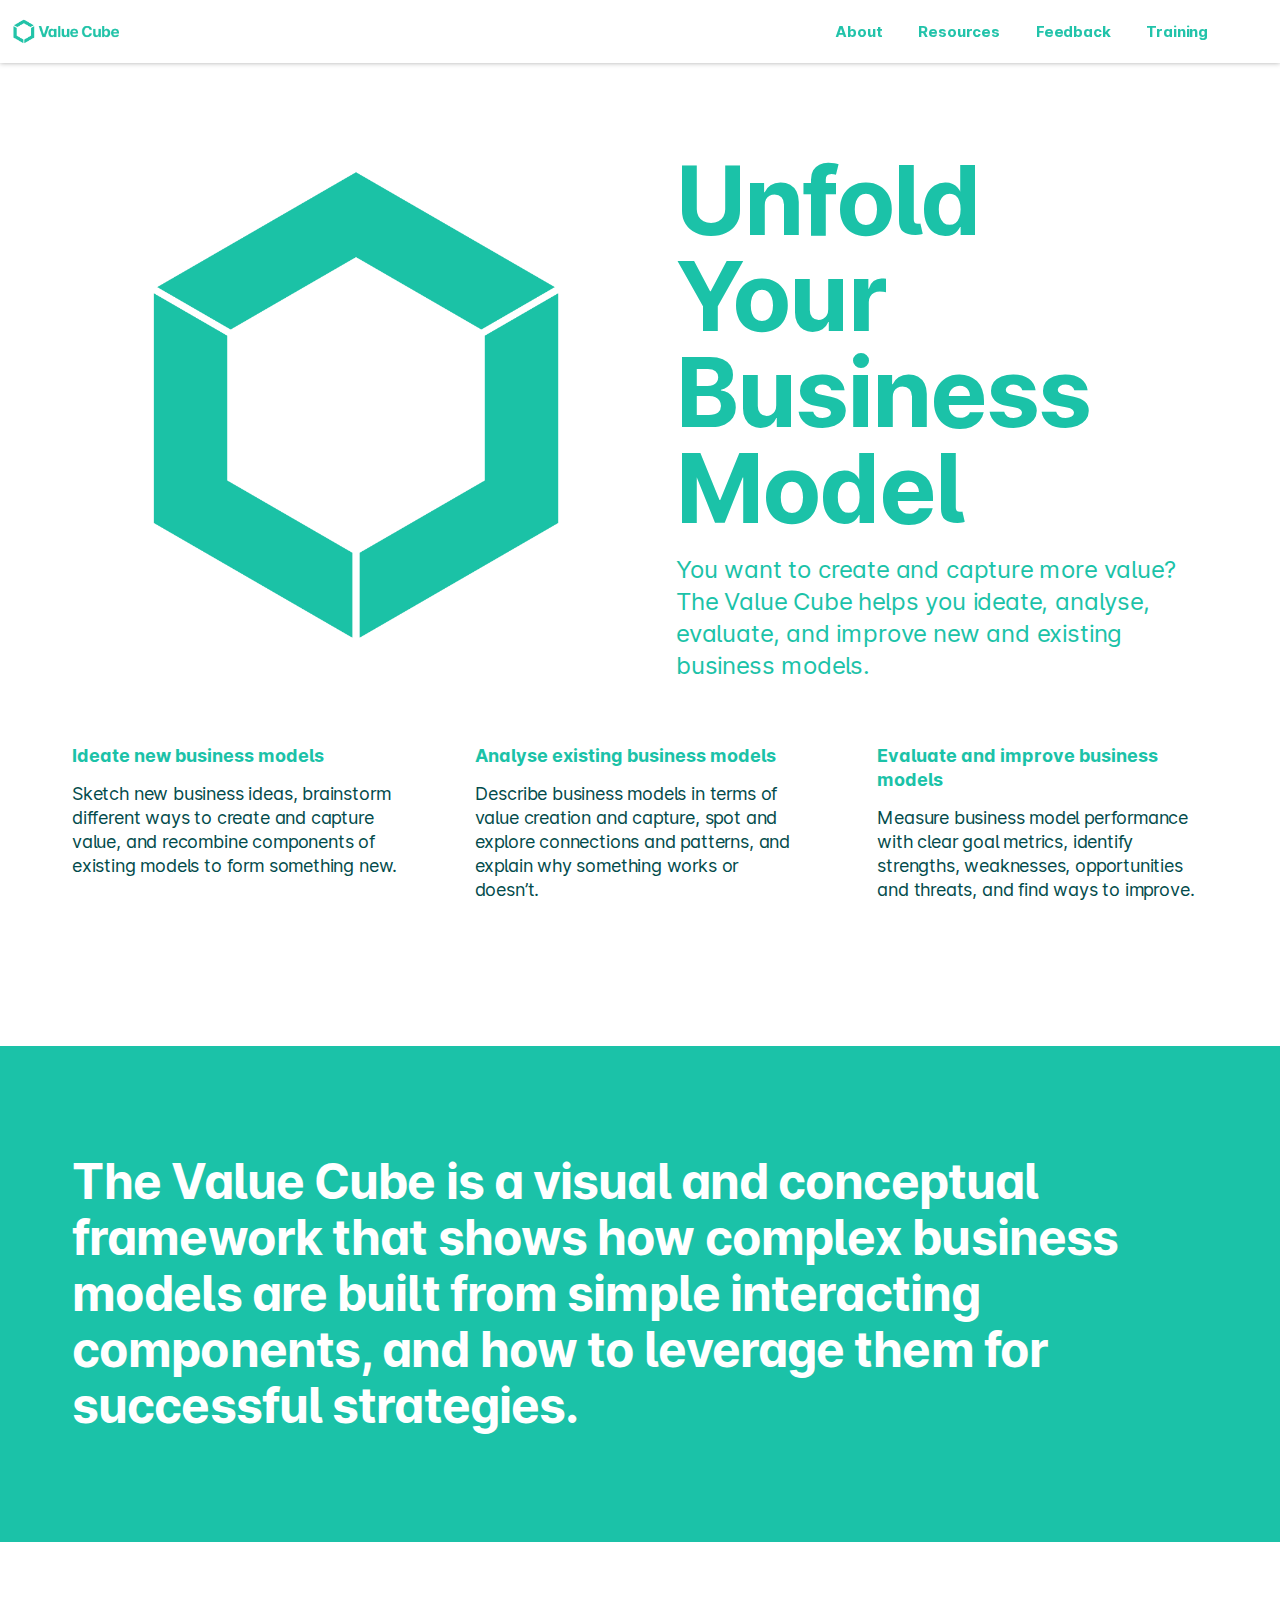
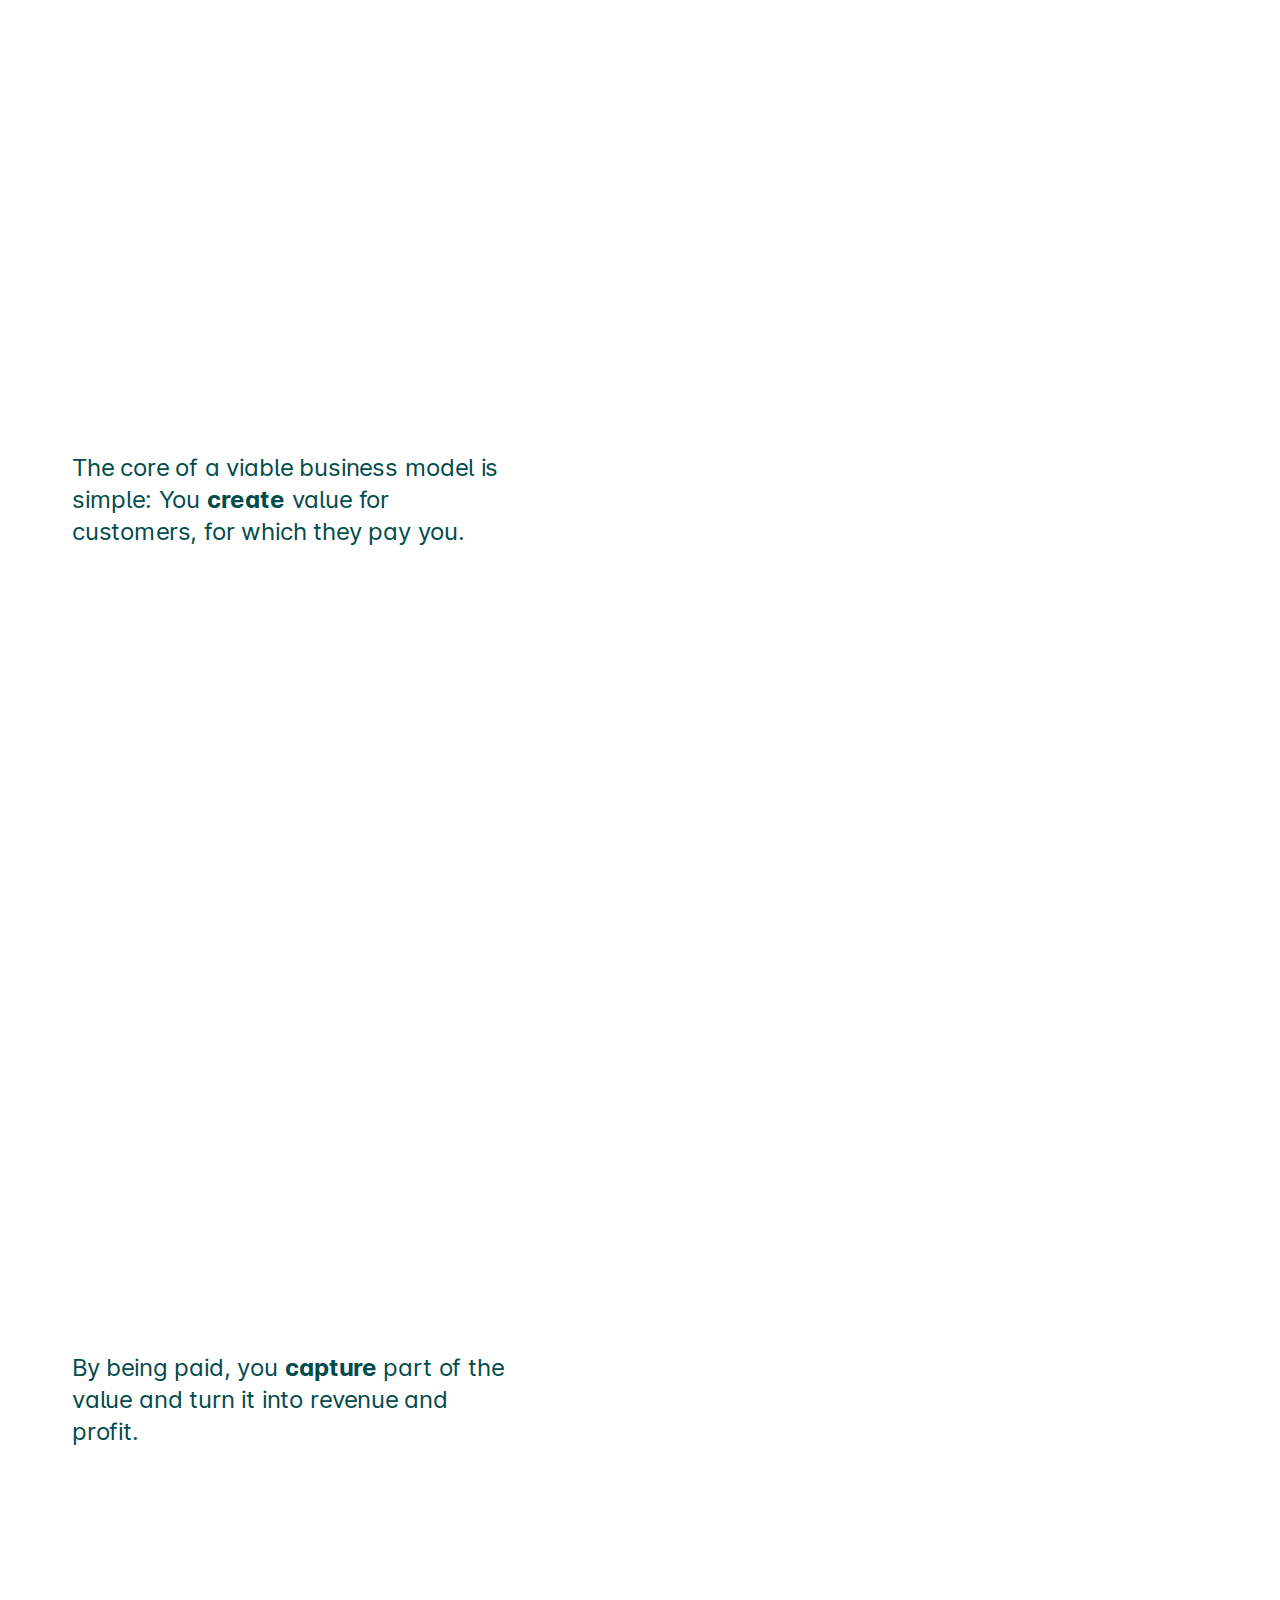
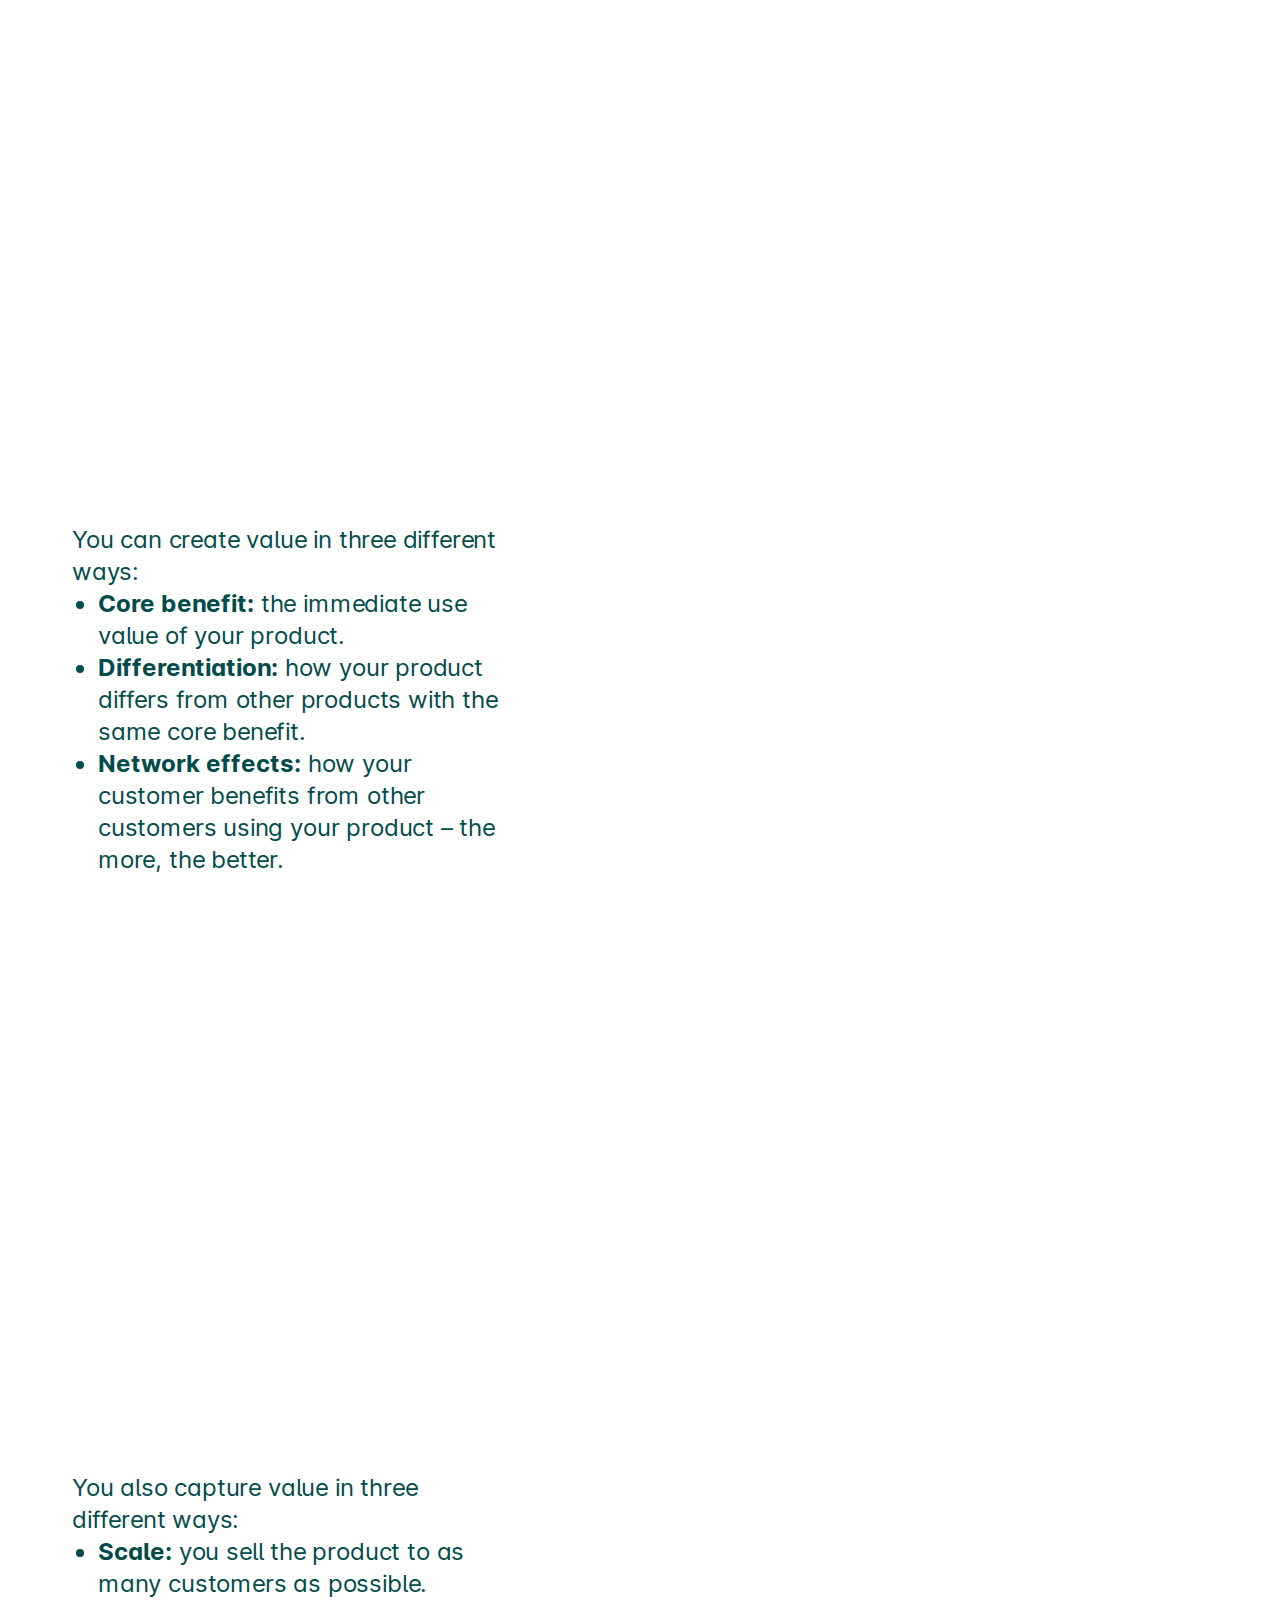
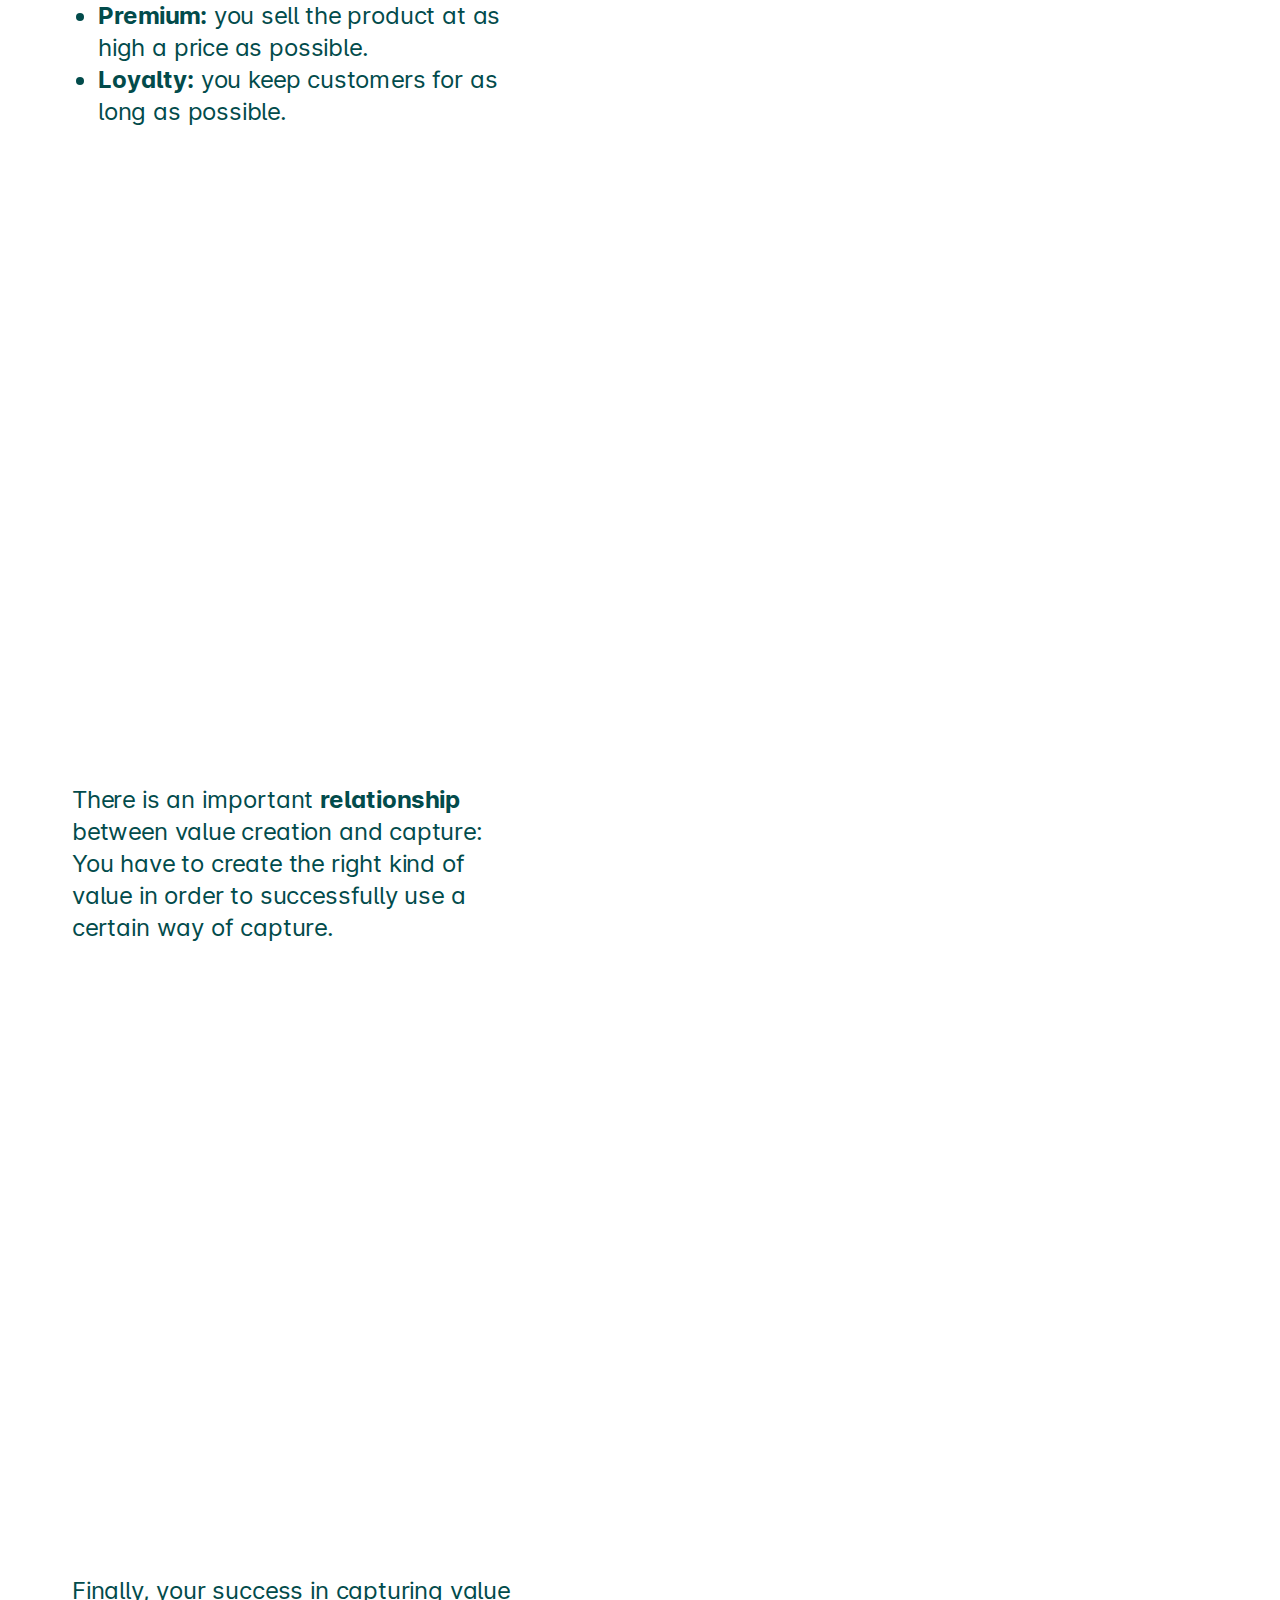
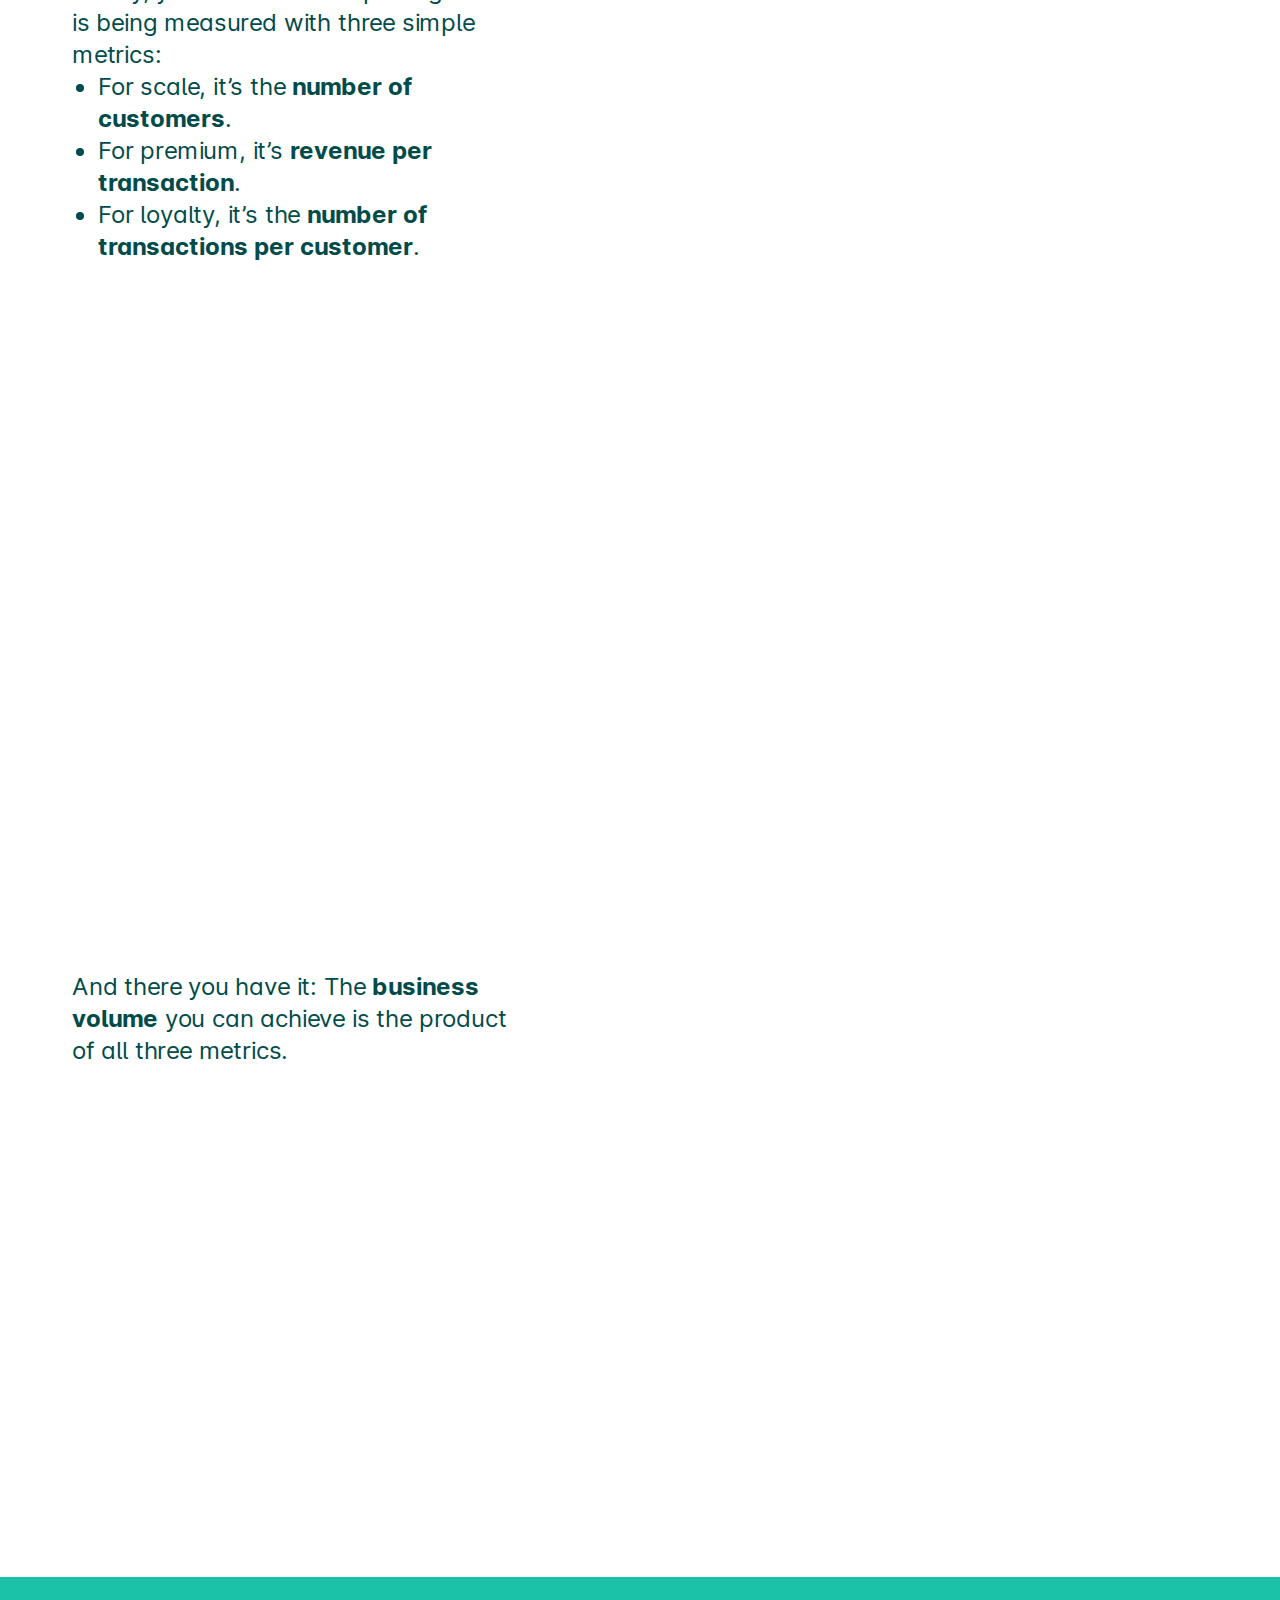
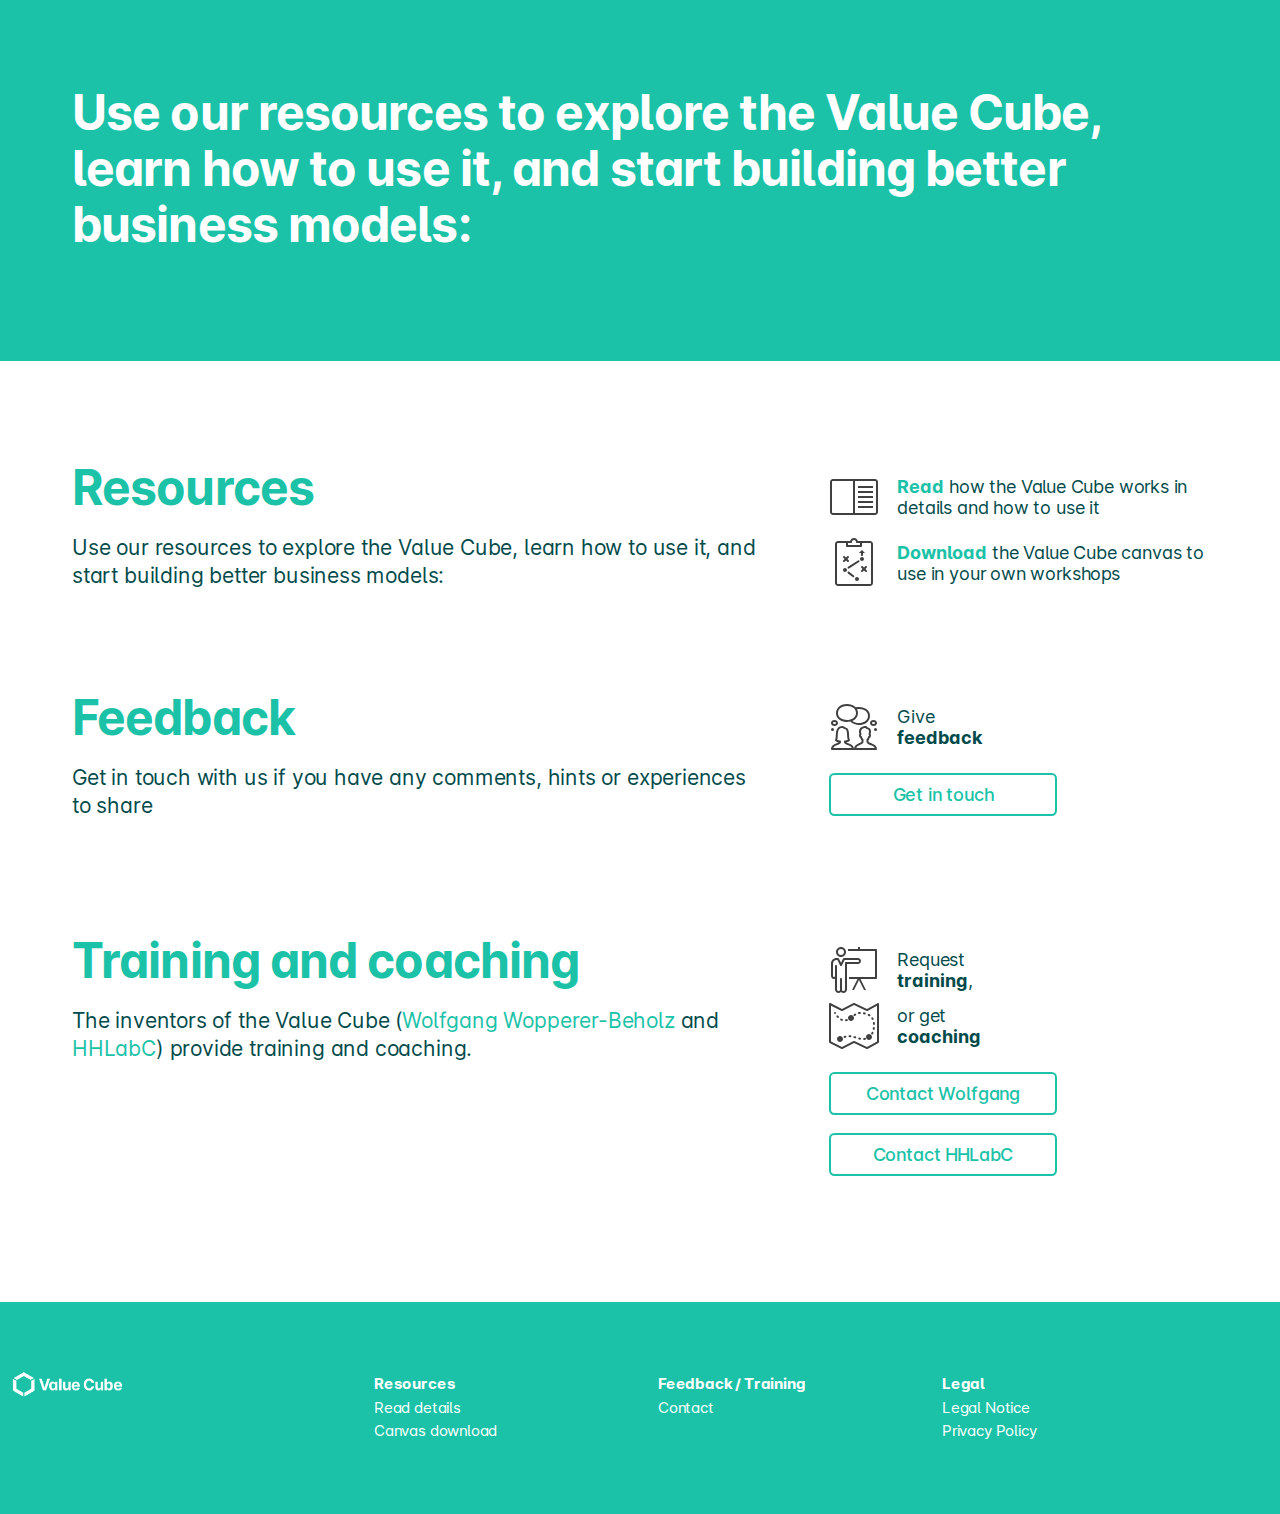
==== index.html @ 3c3c0b51 "Remove background image from hero section after scroll animation" ====
<!DOCTYPE html>
<html lang="en">
  <head>
    <meta charset="utf-8">
    <meta http-equiv="X-UA-Compatible" content="ie=edge,chrome=1">
    <meta name="viewport" content="width=device-width, initial-scale=1, shrink-to-fit=no">
    <!--
    <base href="/">
    -->
    <title>The Value Cube</title>

    <meta name="author" content="Wolfgang Wopperer-Beholz">
    <meta name="description" content="The Value Cube is a visual and conceptual framework that helps ideate, analyse, and evaluate new and existing business models.">

    <meta property="og:site_name" content="The Value Cube" />
    <meta property="og:type" content="website" />
    <meta property="og:title" content="The Value Cube" />
    <!-- TODO -->
    <meta property="og:description" content="The Value Cube is a visual and conceptual framework that helps ideate, analyse, and evaluate new and existing business models." />
    <meta property="og:image" content="media/worksheet-bg-share.jpg" />
    <meta property="og:url" content="https://stefan-hhlab.github.io/website-test/" />

    <meta name="twitter:card" content="summary" />
    <meta name="twitter:title" content="The Value Cube" />
    <!-- TODO -->
    <meta name="twitter:description" content="The Value Cube is a visual and conceptual framework that helps ideate, analyse, and evaluate new and existing business models." />
    <meta name="twitter:image" content="media/worksheet-bg-share.jpg" />
    <meta name="twitter:url" content="https://stefan-hhlab.github.io/website-test/" />

    <!-- TODO -->
    <!--
    <script type="application/ld+json">
      {
          "@context": "https://schema.org",
          "@type": "WebSite",
          "publisher": {
              "@type": "Organization",
              "name": "The Value Cube",
              "logo": {
                  "@type": "ImageObject",
                  "url": "https://stefan-hhlab.github.io/website-test/favicon.ico",
                  "width": 144,
                  "height": 144
              }
          },
          "url": "https://stefan-hhlab.github.io/website-test/",
          "mainEntityOfPage": {
              "@type": "WebPage",
              "@id": "https://stefan-hhlab.github.io/website-test/"
          },
          "description": "The Value Cube is a visual and conceptual framework that helps ideate, analyse, and evaluate new and existing business models."
      }
    </script>
    -->

    <link rel="apple-touch-icon" sizes="180x180" href="media/favicon/apple-touch-icon.png" />
    <link rel="icon" type="image/png" sizes="32x32" href="media/favicon/favicon-32x32.png" />
    <link rel="icon" type="image/png" sizes="16x16" href="media/favicon/favicon-16x16.png" />
    <link rel="shortcut icon" href="media/favicon/favicon.ico" />

    <link rel="stylesheet" href="css/styles.css"/>
    <script src="js/headroom.min.js"></script>
    <script src="js/aos.js"></script>
    <script src="js/main.js"></script>
  </head>
  <body>

    <header class="block block-pf-navigation">
      <div class="container">
        <div class="block-pf-navigation--logo">
          <a href="/">
            <img src="media/Logo small.png" alt="Value Cube logo">
          </a>
        </div>
        <nav class="block-pf-navigation--nav">
          <ul>
            <!--
            <li class="nav-item  menu-item-">
              <a href="#intro" title="Go to Intro">Intro</a>
            </li>
            -->

            <li class="nav-item  menu-item-">
              <a href="#about" title="Go to About">About</a>
            </li>

            <li class="nav-item  menu-item-">
              <a href="#resources" title="Go to Resources">Resources</a>
            </li>

            <li class="nav-item  menu-item-">
              <a href="#feedback" title="Go to Feedback">Feedback</a>
            </li>

            <li class="nav-item  menu-item-">
              <a href="#training" title="Go to Training">Training</a>
            </li>
          </ul>
        </nav>
      </div>
    </header>


    <section class="block block-hero-2" id="intro">
      <div class="container">
        <div class="columns">
          <div class="column media">
            <img src="media/Logo.png">
          </div>
          <div class="column text">
            <h1>Unfold Your Business Model</h1>
            <p>You want to create and capture more value? The Value Cube helps you ideate, analyse, evaluate, and improve new and existing business models.</p>
          </div>
        </div>
      </div>
    </section>

    <section class="block block-three-column-1">
      <div class="container">
        <div class="columns">
          <div class="column">
            <h3>Ideate new business models</h3>
            <p>Sketch new business ideas, brainstorm different ways to create and capture value, and recombine components of existing models to form something new.</p>
          </div>
          <div class="column">
            <h3>Analyse existing business models</h3>
            <p>Describe business models in terms of value creation and capture, spot and explore connections and patterns, and explain why something works or doesn’t.</p>
          </div>
          <div class="column">
            <h3>Evaluate and improve business models</h3>
            <p>Measure business model performance with clear goal metrics, identify strengths, weaknesses, opportunities and threats, and find ways to improve.</p>
          </div>
        </div>
      </div>
    </section>

    <!-- TODO -->
    <!--
    <section class="block block-hero-1" id="about" style="background-image: url('media/worksheet-bg.jpg')">
    -->
    <section class="block block-hero-1" id="about">
      <div class="container">
        <h2>The Value Cube is a visual and conceptual framework that shows how complex business models are built from simple interacting components, and how to leverage them for successful strategies.</h2>
      </div>
    </section>

<section class="block pf-animation">
  <div class="container">
    <div class="pf-animation__media">
      <!-- TODO -->
      <img src="" class="default-image">

      <img src="media/Cube - Creation.png" data-aos-anchor="#step-1" data-aos="fade-in" data-aos-offset="0" data-aos-anchor-placement="center-bottom">

      <img src="media/Cube - Capture and Creation.png" data-aos-anchor="#step-2" data-aos="fade-in" data-aos-offset="0" data-aos-anchor-placement="center-bottom">

      <img src="media/Cube - Modes.png" data-aos-anchor="#step-3" data-aos="fade-in" data-aos-offset="0" data-aos-anchor-placement="center-bottom">

      <img src="media/Cube - Scale.png" data-aos-anchor="#step-7" data-aos="fade-in" data-aos-offset="0" data-aos-anchor-placement="center-bottom">

      <img src="media/Cube - Dual-Type Scale.png" data-aos-anchor="#step-11" data-aos="fade-in" data-aos-offset="0" data-aos-anchor-placement="center-bottom">
      <img src="media/Cube - Dual-Type Premium.png" data-aos-anchor="#step-12" data-aos="fade-in" data-aos-offset="0" data-aos-anchor-placement="center-bottom">
      <img src="media/dummy_grafik-loyalty-number-of-transactions-per-customer-700x700px.svg" data-aos-anchor="#step-14" data-aos="fade-in" data-aos-offset="0" data-aos-anchor-placement="center-bottom">

      <img src="media/Cube - Dual-Type Scale.png" data-aos-anchor="#step-15" data-aos="fade-in" data-aos-offset="0" data-aos-anchor-placement="center-bottom">

      <img src="media/Cube - Full Cube with Metrics and Actual Capture.png" data-aos-anchor="#step-16" data-aos="fade-in" data-aos-offset="0" data-aos-anchor-placement="center-bottom">
    </div>
    <div class="pf-animation__texts">
        <div class="pf-animation__text" id="step-1">
          <!--<h2></h2>-->
          <p>The core of a viable business model is simple: You <strong>create</strong> value for customers, for which they pay you.</p>
        </div>

        <div class="pf-animation__text" id="step-2">
          <!--<h2></h2>-->
          <p>By being paid, you <strong>capture</strong> part of the value and turn it into revenue and profit.</p>
        </div>

        <div class="pf-animation__text" id="step-3">
          <!--<h2></h2>-->
          <p>You can create value in three different ways:</p>
          <ul>
            <li>
              <strong>Core benefit:</strong> the immediate use value of your product.
            </li>
            <li>
              <strong>Differentiation:</strong> how your product differs from other products with the same core benefit.
            </li>
            <li>
              <strong>Network effects:</strong> how your customer benefits from other customers using your product – the more, the better.
            </li>
          </ul>
        </div>

        <div class="pf-animation__text" id="step-7">
          <!--<h2></h2>-->
          <p>You also capture value in three different ways:</p>
          <ul>
            <li>
              <strong>Scale:</strong> you sell the product to as many customers as possible.
            </li>
            <li>
              <strong>Premium:</strong> you sell the product at as high a price as possible.
            </li>
            <li>
              <strong>Loyalty:</strong> you keep customers for as long as possible.
            </li>
          </ul>
        </div>

        <div class="pf-animation__text2 pf-animation__text2_pre" id="step-9">
          <p>&nbsp;</p>
        </div>

        <div class="pf-animation__text2 pf-animation__text2_first" id="step-11">
          <!--<h2></h2>-->
          <p>There is an important <strong>relationship</strong> between value creation and capture: You have to create the right kind of value in order to successfully use a certain way of capture.</p>
        </div>

        <div class="pf-animation__text2 pf-animation__text2_second" id="step-12">
          <p>&nbsp;</p>
        </div>

        <div class="pf-animation__text2 pf-animation__text2_third" id="step-14">
          <p>&nbsp;</p>
        </div>

        <div class="pf-animation__text" id="step-15">
          <!--<h2></h2>-->
          <p>Finally, your success in capturing value is being measured with three simple metrics:</p>
          <ul>
            <li>
              For scale, it’s the <strong>number of customers</strong>.
            </li>
            <li>
              For premium, it’s <strong>revenue per transaction</strong>.
            </li>
            <li>
              For loyalty, it’s the <strong>number of transactions per customer</strong>.
            </li>
          </ul>
        </div>

        <div class="pf-animation__text" id="step-16">
          <!--<h2></h2>-->
          <p>And there you have it: The <strong>business volume</strong> you can achieve is the product of all three metrics.</p>
        </div>
      </div>
    </div>
</section>


<section class="block block-hero-1" id="resources">
  <div class="container">
    <h2>Use our resources to explore the Value Cube, learn how to use it, and start building better business models:</h2>
  </div>
</section>


<section class="block block-feature-list-1" id="resources-links">
  <div class="container">
    <div class="columns">
      <div class="column text">
        <h2>Resources</h2>
        <p>Use our resources to explore the Value Cube, learn how to use it, and start building better business models:</p>
      </div>
      <div class="column media features">

        <div class="columns">
          <div class="column media">
            <img src="media/book.svg">
          </div>
          <div class="column text">
            <!-- TODO -->
            <p><strong><a href="">Read</a></strong> how the Value Cube works in details and how to use it</p>
          </div>
        </div>

        <div class="columns">
          <div class="column media">
            <img src="media/clipboard.svg">
          </div>
          <div class="column text">
            <!-- TODO -->
            <p><strong><a href="media/guide.pdf">Download</a></strong> the Value Cube canvas to use in your own workshops</p>
          </div>
        </div>

      </div>
    </div>
  </div>
</section>

<section class="block block-feature-list-1" id="feedback">
  <div class="container">
    <div class="columns">
      <div class="column text">
        <h2>Feedback</h2>
        <p>Get in touch with us if you have any comments, hints or experiences to share</p>
      </div>
      <div class="column media features">

        <div class="columns">
          <div class="column media">
            <img src="media/consulting.svg">
          </div>
          <div class="column text text-small">
            <p>Give <strong>feedback</strong></p>
          </div>
        </div>

        <div class="cta">
          <a class="button primary inverted" href="mailto:hello@valuecube.org">Get in touch</a>
        </div>

      </div>
    </div>
  </div>
</section>

<section class="block block-feature-list-1" id="training">
  <div class="container">
    <div class="columns">
      <div class="column text">
        <h2>Training and coaching</h2>
        <p>The inventors of the Value Cube (<a href="https://wolfgangwopperer.com/" target="_blank">Wolfgang Wopperer-Beholz</a> and <a href="https://hhlabc.de/" target="_blank">HHLabC</a>) provide training and coaching.</p>
      </div>
      <div class="column media features">

        <div class="columns">
          <div class="column media">
            <img src="media/workshop.svg">
          </div>
          <div class="column text text-small">
            <p>Request <strong>training</strong>,</p>
          </div>
        </div>

        <div class="columns">
          <div class="column media">
            <img src="media/map.svg">
          </div>
          <div class="column text text-small">
            <p>or get <strong>coaching</strong></p>
          </div>
        </div>

        <div class="cta">
          <a class="button primary inverted" href="mailto:hello@valuecube.org">Contact Wolfgang</a>
        </div>

        <div class="cta">
          <a class="button primary inverted" href="mailto:kontakt@hhlabc.de">Contact HHLabC</a>
        </div>

      </div>
    </div>
  </div>
</section>

<section class="block block-pf-footer" id="">
  <div class="block-pf-footer__container">
    <div class="block-pf-footer__logo">
      <img src="media/Logo small white.png" alt="Value Cube logo">
    </div>
    <div class="block-pf-footer__nav">
      <div class="block-pf-footer__nav__more">
        <div>
          <div class="block-pf-footer__nav__more__head">Resources</div>
          <ul>

            <li class="linklist">
              <!-- TODO -->
              <a href="" title="Go to ">Read details</a>
            </li>

            <li class="linklist">
              <!-- TODO -->
              <a href="media/guide.pdf" title="Go to ">Canvas download</a>
            </li>

          </ul>
        </div>

        <div>
          <div class="block-pf-footer__nav__more__head">Feedback / Training</div>
          <ul>

            <!--
            <li class="linklist">
              <a href="" title="">Lorem ipsum</a>
            </li>
            -->

            <li class="linklist">
              <!-- TODO -->
              <a href="mailto:hello@test.com" title="">Contact</a>
            </li>

          </ul>
        </div>

        <div>
          <div class="block-pf-footer__nav__more__head">Legal</div>
          <ul>

            <li class="linklist">
              <a href="legal.html" title="Go to Legal Notice">Legal Notice</a>
            </li>

            <li class="linklist">
              <a href="privacy.html" title="Go to Privacy Policy">Privacy Policy</a>
            </li>

          </ul>
        </div>

      </div>
    </div>
  </div>
</section>

  </body>
</html>
---- css/styles.css ----
@import "imports/reset.css";
@import "imports/variables.css";
@import "imports/fonts.css";
@import "imports/type.css";
@import "imports/layout.css";
@import "imports/block.css";

/* Components */
@import "imports/button.css";
@import "imports/input.css";

/* Layouts */
@import "imports/markupcontent.css";

/* Blocks */
@import "imports/block-header-1.css";
@import "imports/block-header-2.css";
@import "imports/block-header-3.css";
@import "imports/block-heading.css";
@import "imports/block-hero-1.css";
@import "imports/block-hero-2.css";
@import "imports/block-hero-3.css";
@import "imports/block-one-column-1.css";
@import "imports/block-two-column-1.css";
@import "imports/block-three-column-1.css";
@import "imports/block-four-column-1.css";
@import "imports/block-cta-bar.css";
@import "imports/block-footer-1.css";
@import "imports/block-footer-2.css";
@import "imports/block-text-1.css";
@import "imports/block-feature-1.css";
@import "imports/block-feature-2.css";
@import "imports/block-media-1.css";
@import "imports/block-media-2.css";
@import "imports/block-field-animation-1.css";
@import "imports/block-feature-list-1.css";
@import "imports/block-logos-1.css";
@import "imports/block-pf-navigation.css";
@import "imports/block-pf-footer.css";
@import "imports/block-pf-youtube-video.css";

/* External */
@import "imports/aos.css";
@import "imports/fa-base.css";
@import "imports/fa-brands.css";
@import "imports/fa-solid.css";

html {
  font-size: 18px;
  scroll-behavior: smooth;
}

*::-moz-selection {
  background: var(--color-primary-1);
  color: var(--color-white);
}

*::-webkit-selection {
  background: var(--color-primary-1);
  color: var(--color-white);
}

*::selection {
  background: var(--color-primary-1);
  color: var(--color-white);
}
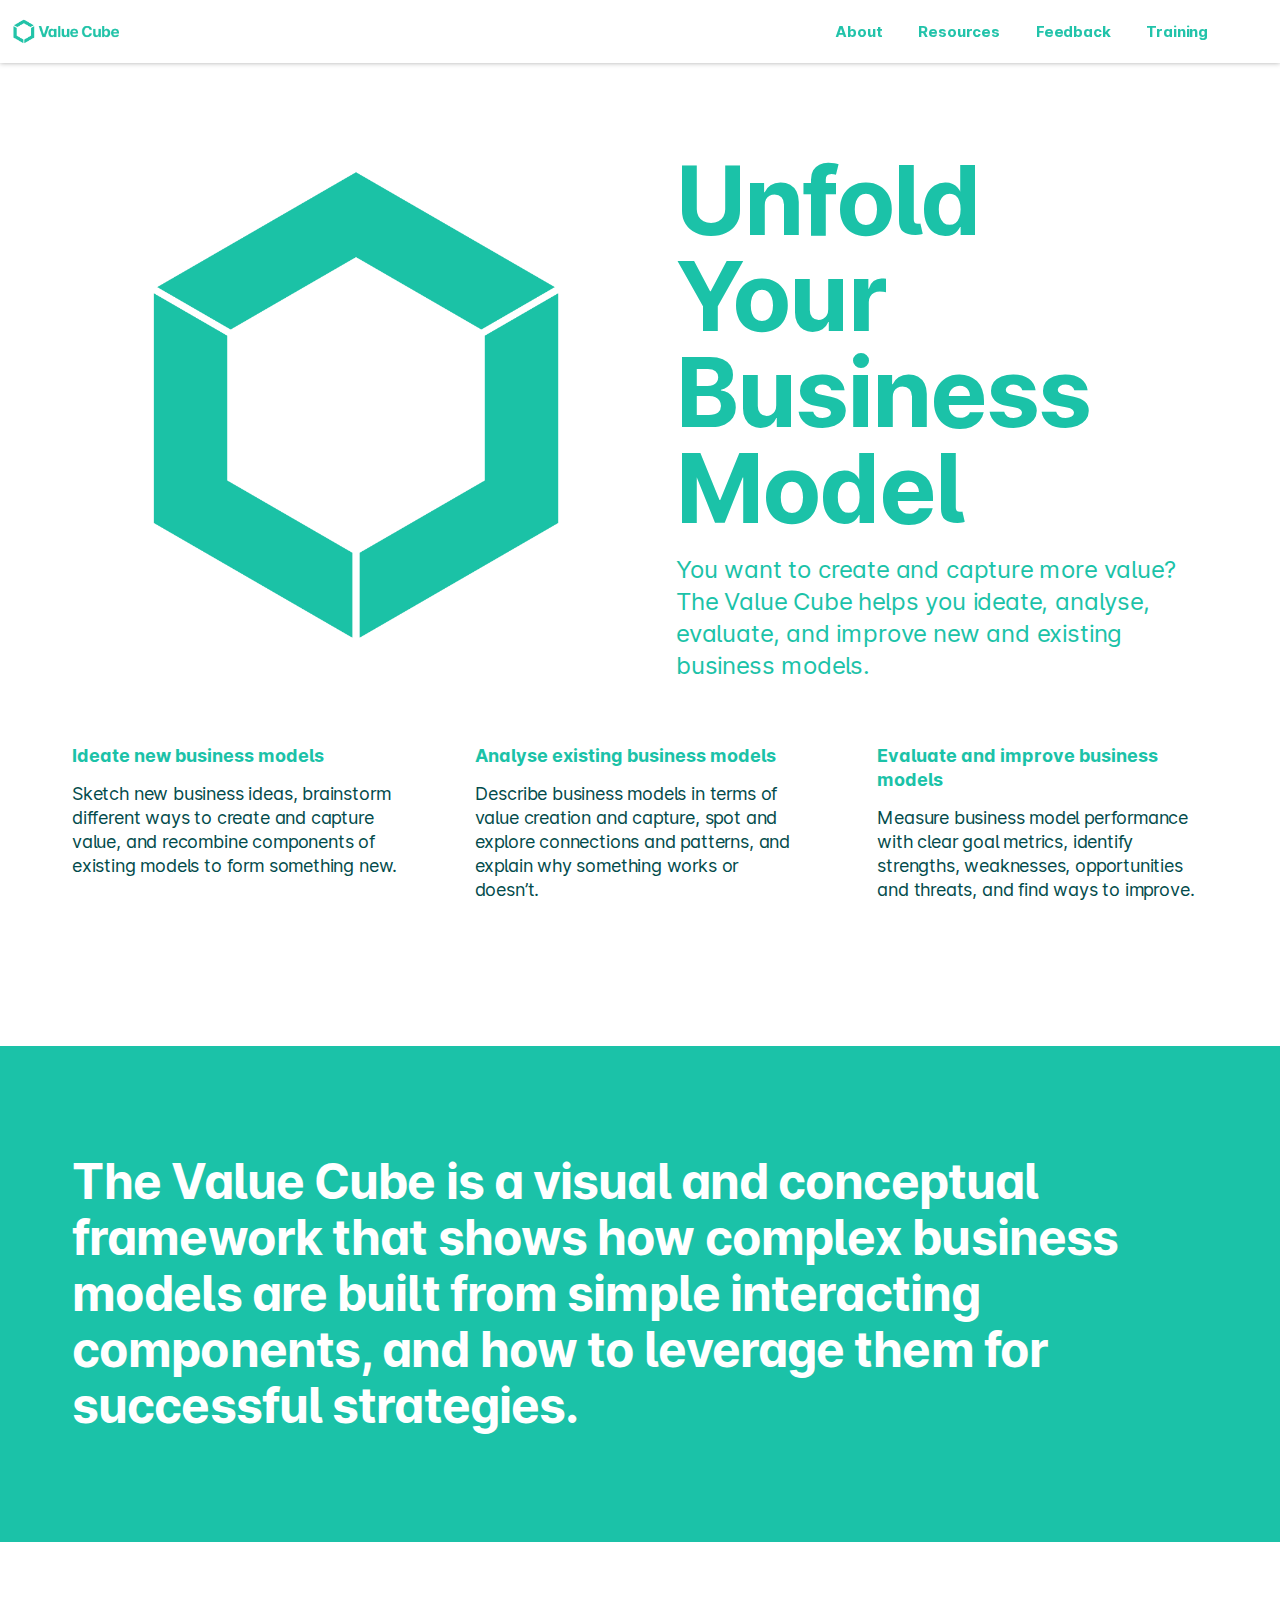
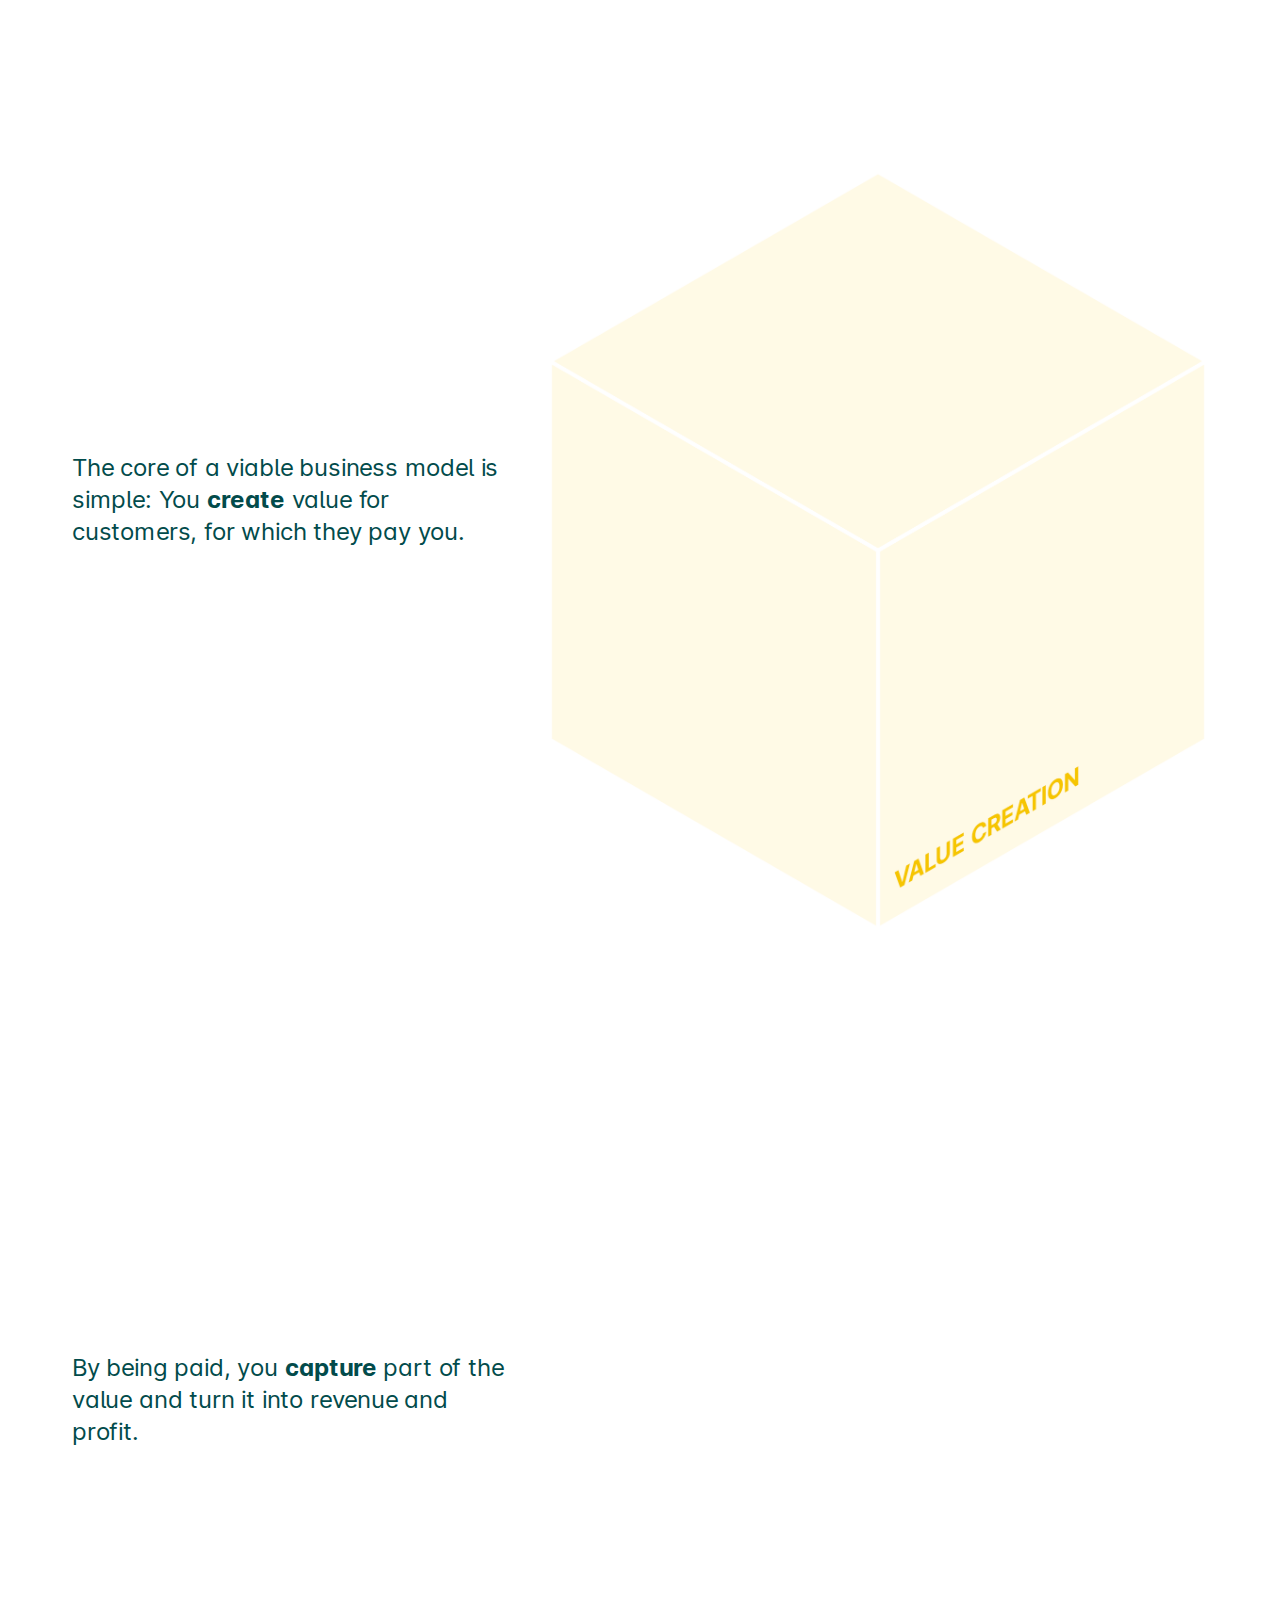
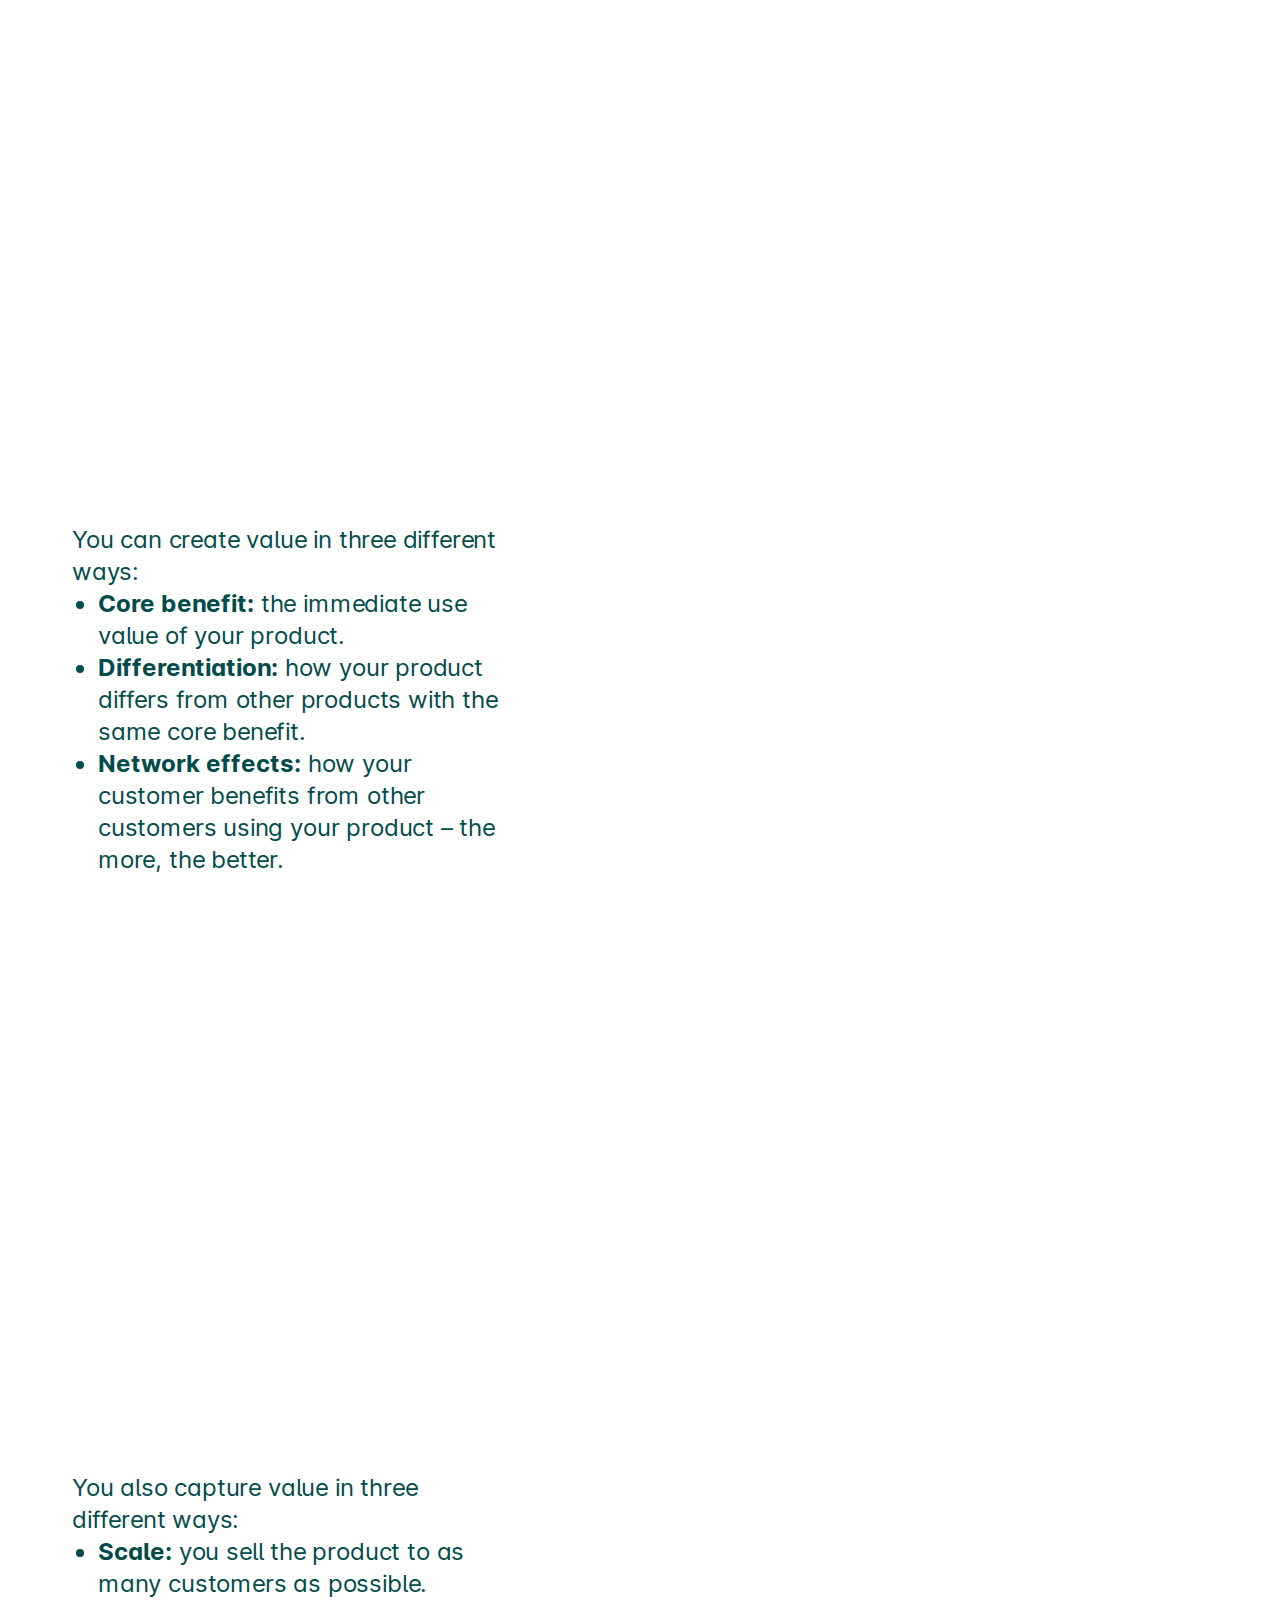
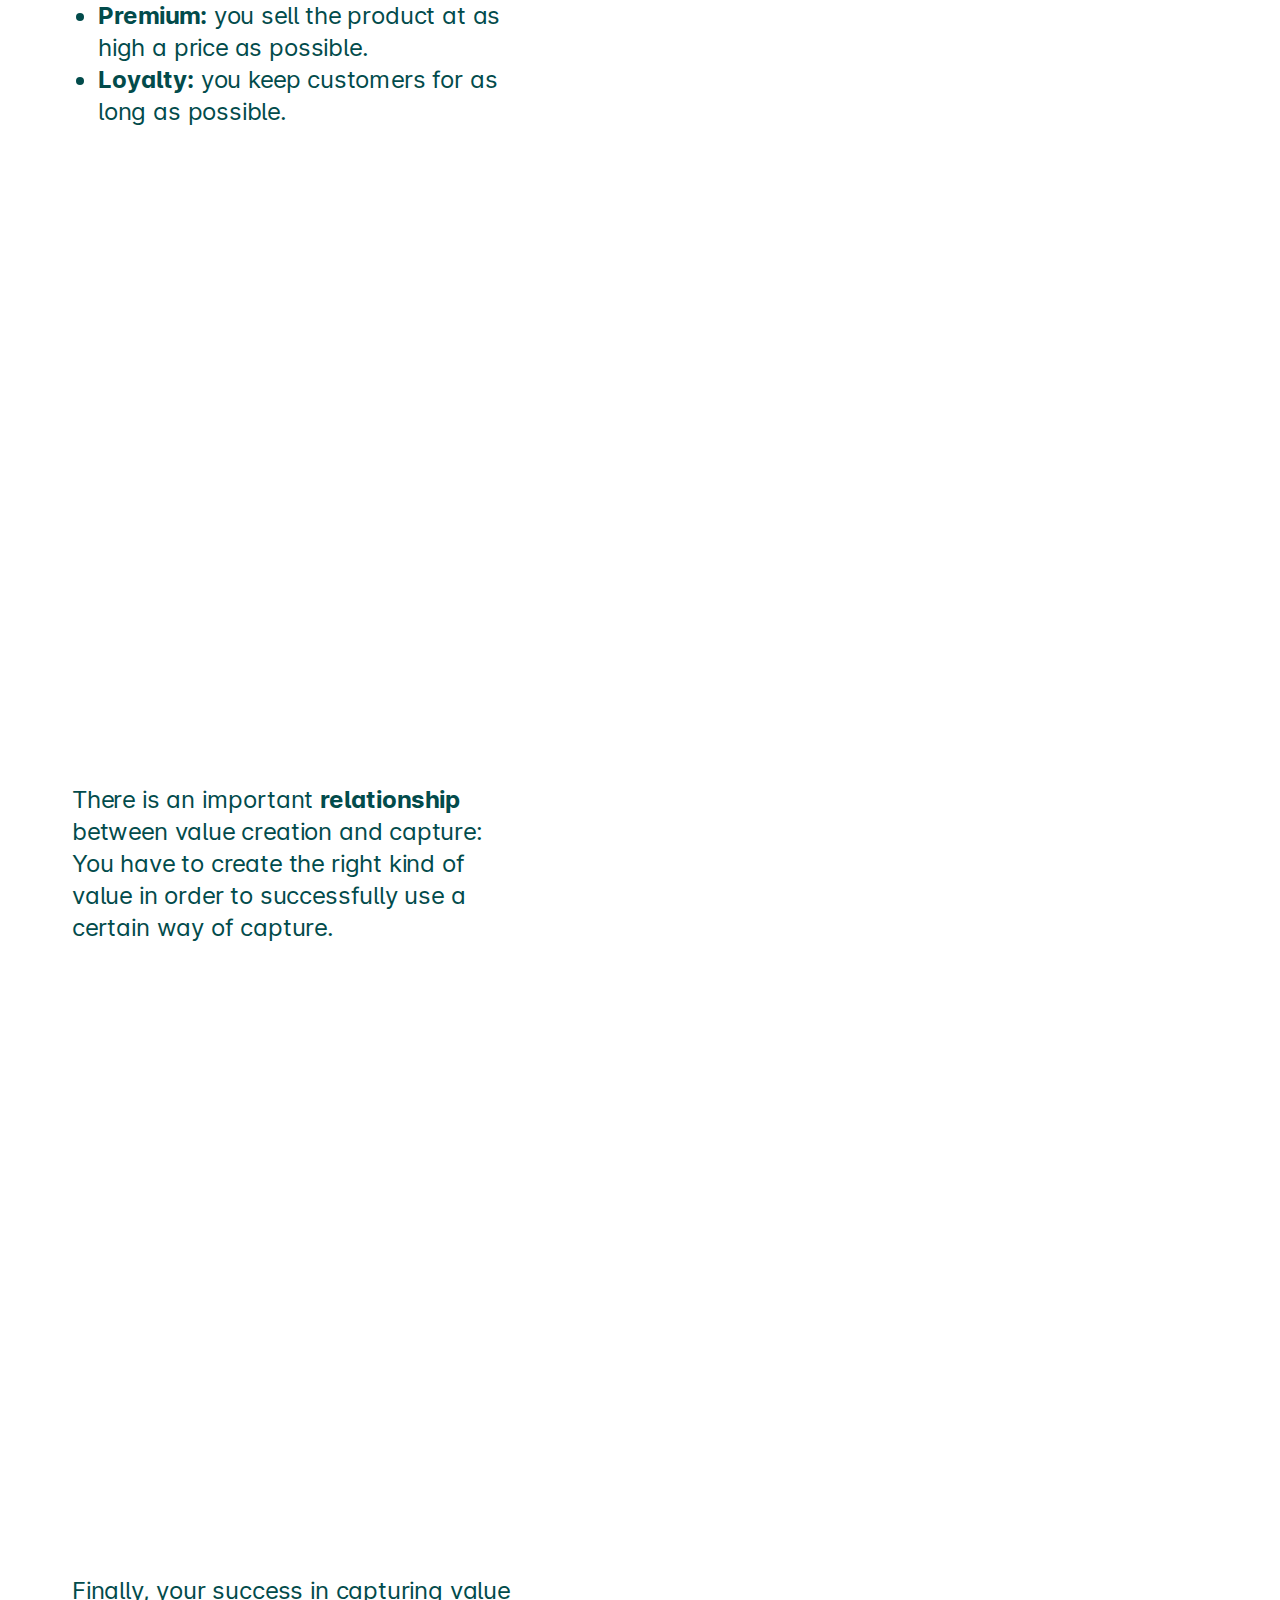
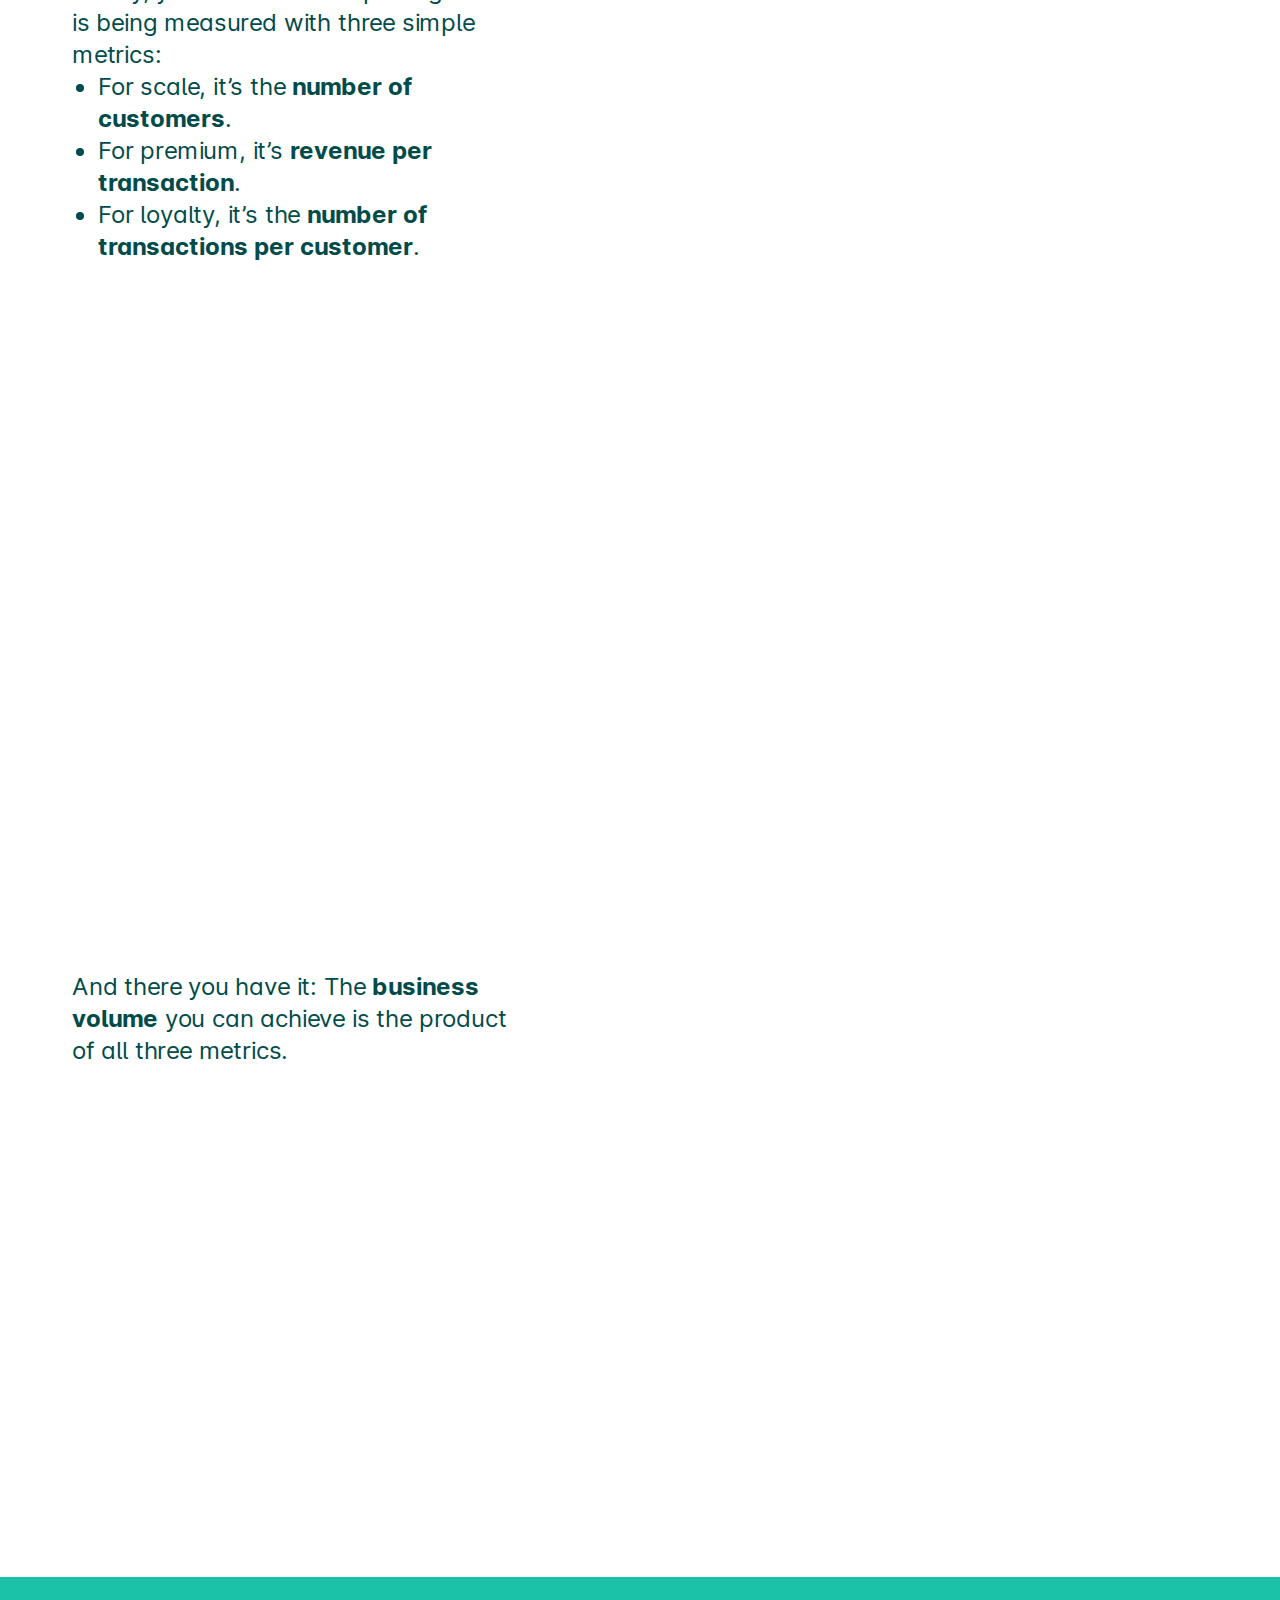
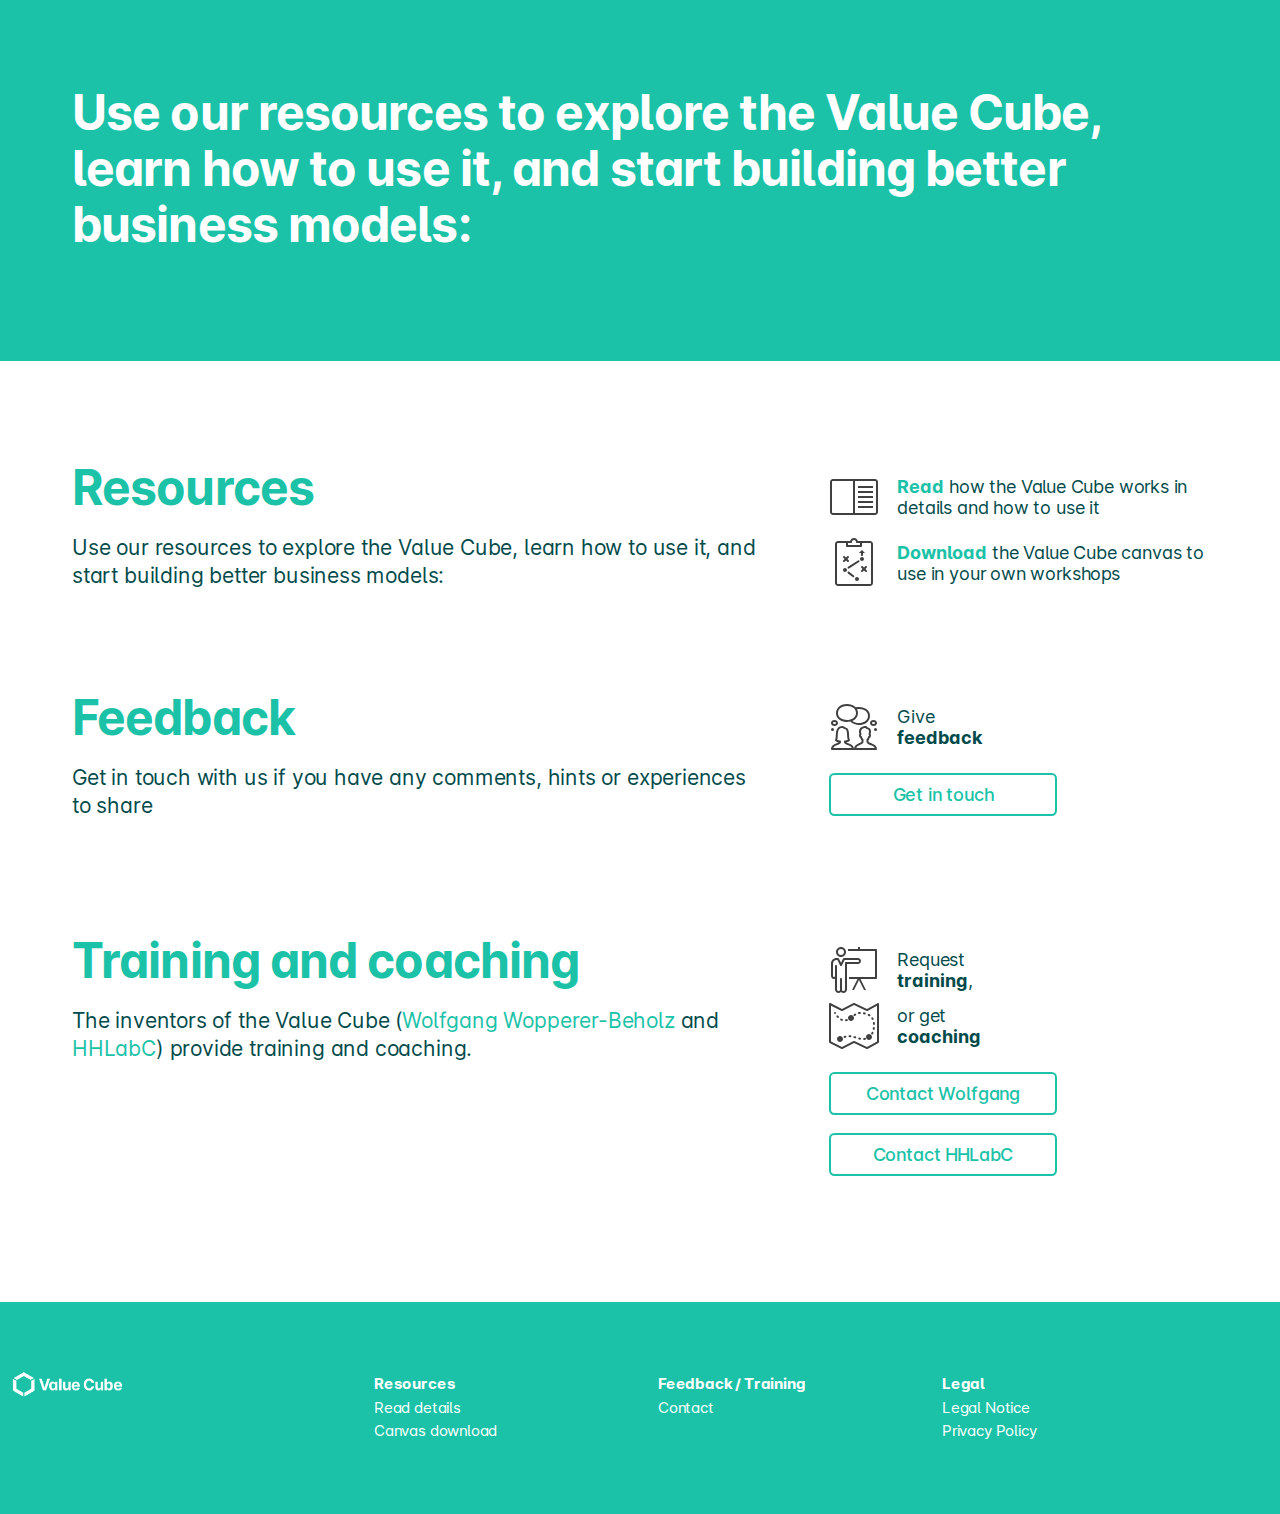
==== commit 447480d5: "Change images of scroll animation" ====
--- a/index.html
+++ b/index.html
@@ -148,23 +148,23 @@
   <div class="container">
     <div class="pf-animation__media">
       <!-- TODO -->
-      <img src="" class="default-image">
-
-      <img src="media/Cube - Creation.png" data-aos-anchor="#step-1" data-aos="fade-in" data-aos-offset="0" data-aos-anchor-placement="center-bottom">
-
-      <img src="media/Cube - Capture and Creation.png" data-aos-anchor="#step-2" data-aos="fade-in" data-aos-offset="0" data-aos-anchor-placement="center-bottom">
-
-      <img src="media/Cube - Modes.png" data-aos-anchor="#step-3" data-aos="fade-in" data-aos-offset="0" data-aos-anchor-placement="center-bottom">
-
-      <img src="media/Cube - Scale.png" data-aos-anchor="#step-7" data-aos="fade-in" data-aos-offset="0" data-aos-anchor-placement="center-bottom">
-
-      <img src="media/Cube - Dual-Type Scale.png" data-aos-anchor="#step-11" data-aos="fade-in" data-aos-offset="0" data-aos-anchor-placement="center-bottom">
-      <img src="media/Cube - Dual-Type Premium.png" data-aos-anchor="#step-12" data-aos="fade-in" data-aos-offset="0" data-aos-anchor-placement="center-bottom">
-      <img src="media/dummy_grafik-loyalty-number-of-transactions-per-customer-700x700px.svg" data-aos-anchor="#step-14" data-aos="fade-in" data-aos-offset="0" data-aos-anchor-placement="center-bottom">
-
-      <img src="media/Cube - Dual-Type Scale.png" data-aos-anchor="#step-15" data-aos="fade-in" data-aos-offset="0" data-aos-anchor-placement="center-bottom">
-
-      <img src="media/Cube - Full Cube with Metrics and Actual Capture.png" data-aos-anchor="#step-16" data-aos="fade-in" data-aos-offset="0" data-aos-anchor-placement="center-bottom">
+      <img src="media/Value Creation.png" class="default-image">
+
+      <img src="media/Value Creation.png" data-aos-anchor="#step-1" data-aos="fade-in" data-aos-offset="0" data-aos-anchor-placement="center-bottom">
+
+      <img src="media/Value Capture.png" data-aos-anchor="#step-2" data-aos="fade-in" data-aos-offset="0" data-aos-anchor-placement="center-bottom">
+
+      <img src="media/Creation Modes.png" data-aos-anchor="#step-3" data-aos="fade-in" data-aos-offset="0" data-aos-anchor-placement="center-bottom">
+
+      <img src="media/Capture Modes.png" data-aos-anchor="#step-7" data-aos="fade-in" data-aos-offset="0" data-aos-anchor-placement="center-bottom">
+
+      <img src="media/Creation_Capture Fit – Scale.png" data-aos-anchor="#step-11" data-aos="fade-in" data-aos-offset="0" data-aos-anchor-placement="center-bottom">
+      <img src="media/Creation_Capture Fit – Premium.png" data-aos-anchor="#step-12" data-aos="fade-in" data-aos-offset="0" data-aos-anchor-placement="center-bottom">
+      <img src="media/Creation_Capture Fit – Loyalty.png" data-aos-anchor="#step-14" data-aos="fade-in" data-aos-offset="0" data-aos-anchor-placement="center-bottom">
+
+      <img src="media/Metrics.png" data-aos-anchor="#step-15" data-aos="fade-in" data-aos-offset="0" data-aos-anchor-placement="center-bottom">
+
+      <img src="media/Actual Volume.png" data-aos-anchor="#step-16" data-aos="fade-in" data-aos-offset="0" data-aos-anchor-placement="center-bottom">
     </div>
     <div class="pf-animation__texts">
         <div class="pf-animation__text" id="step-1">
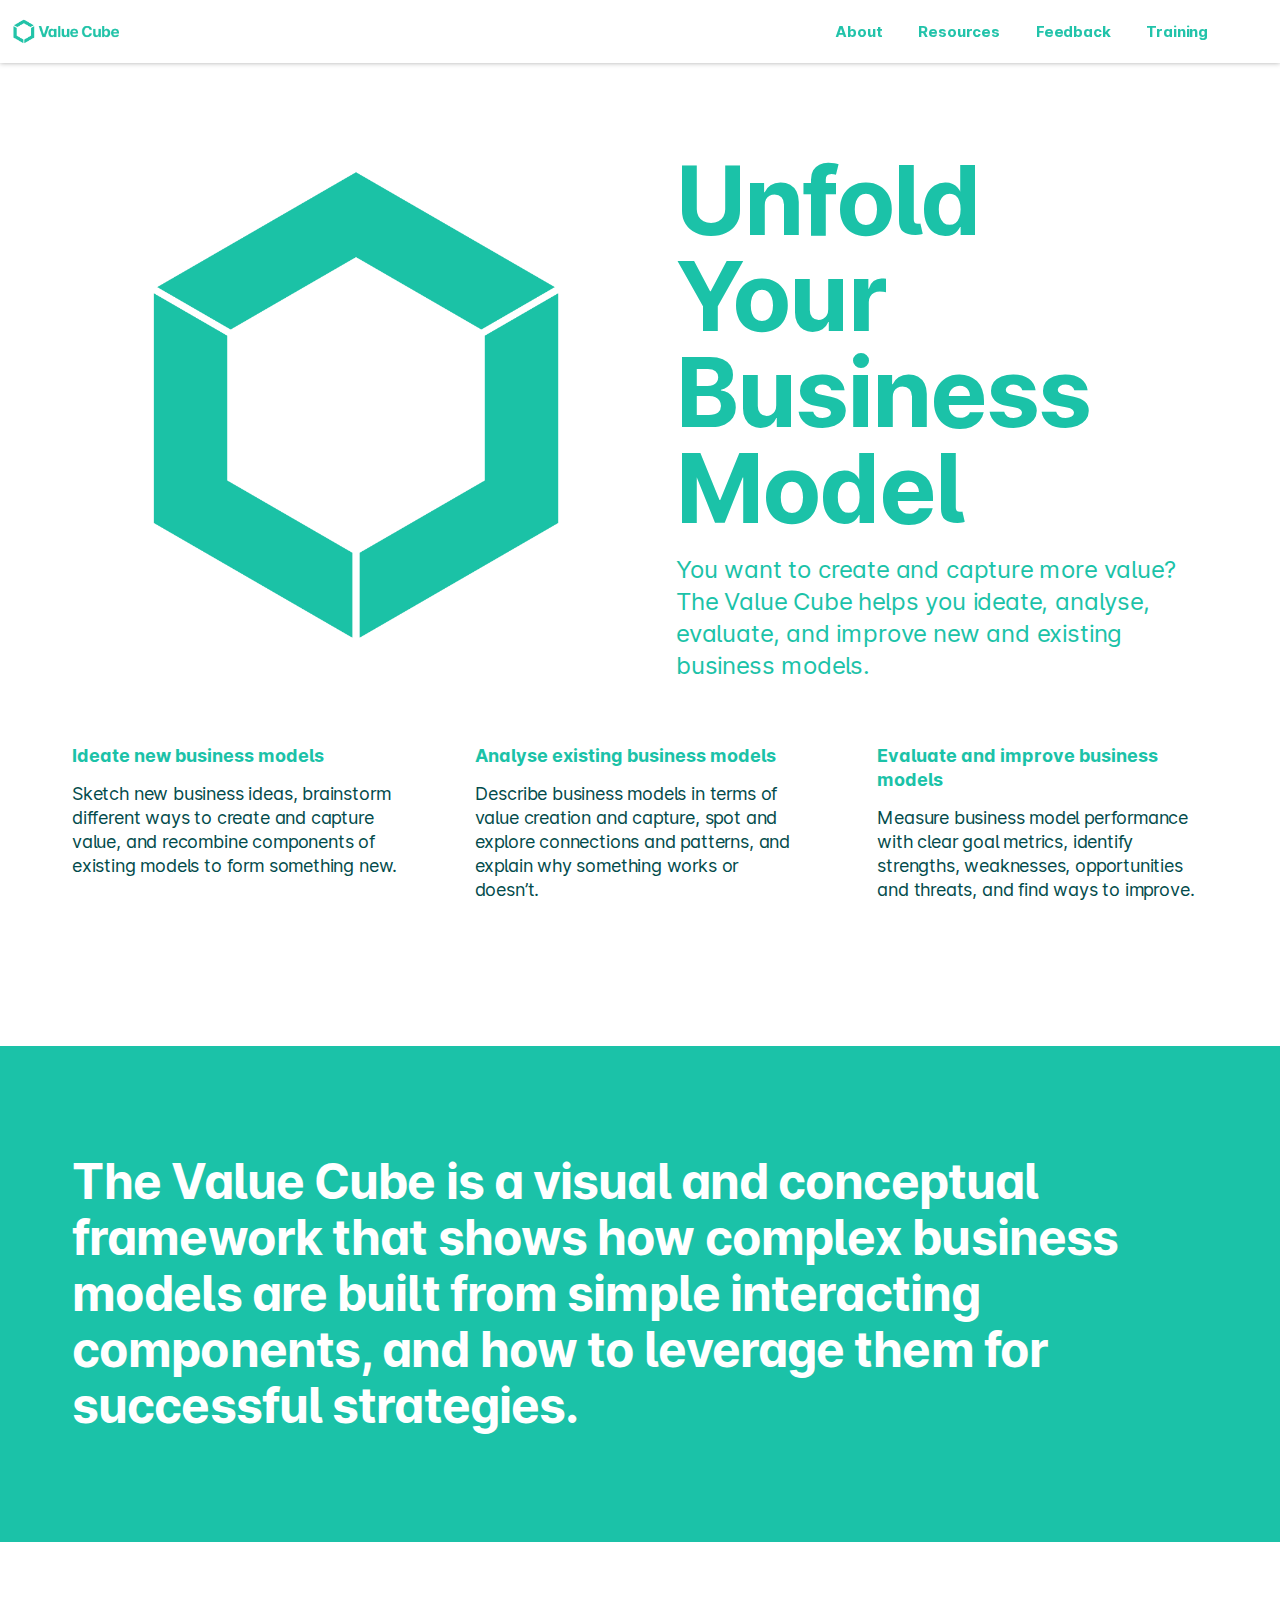
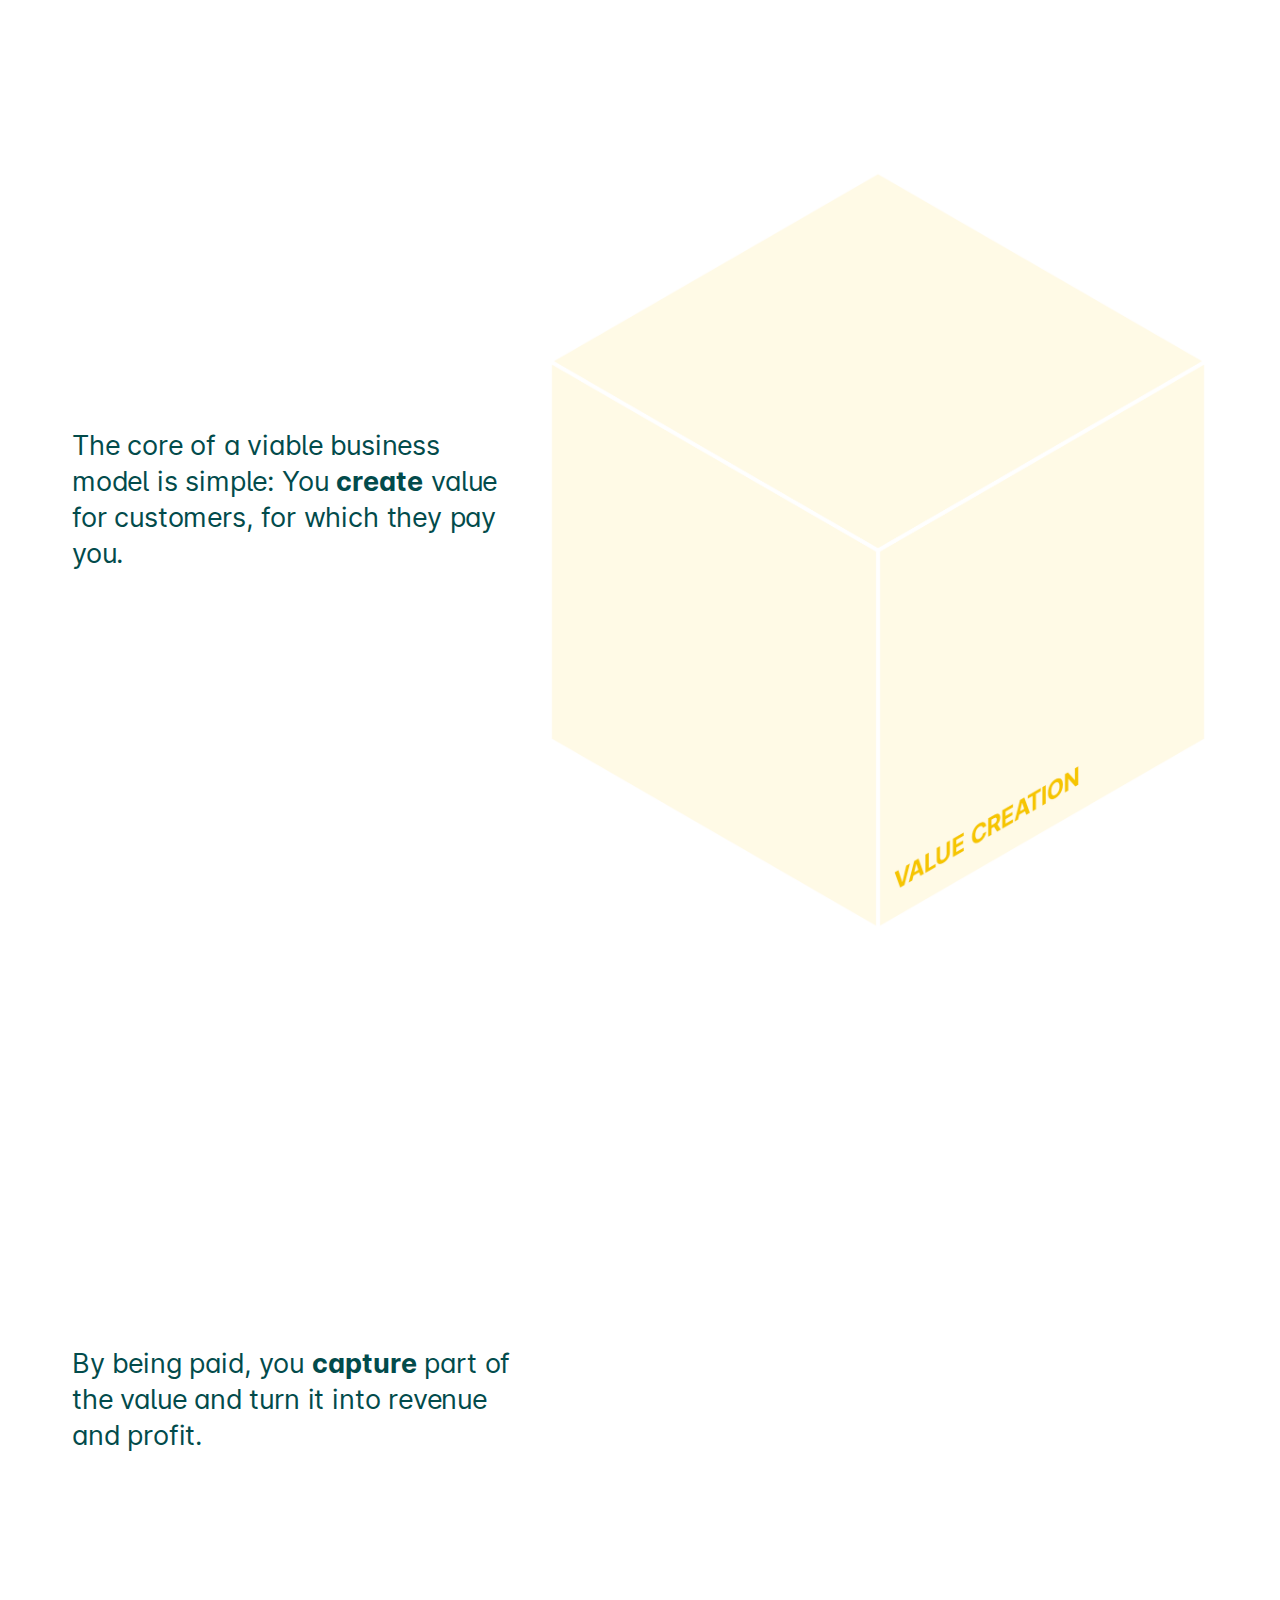
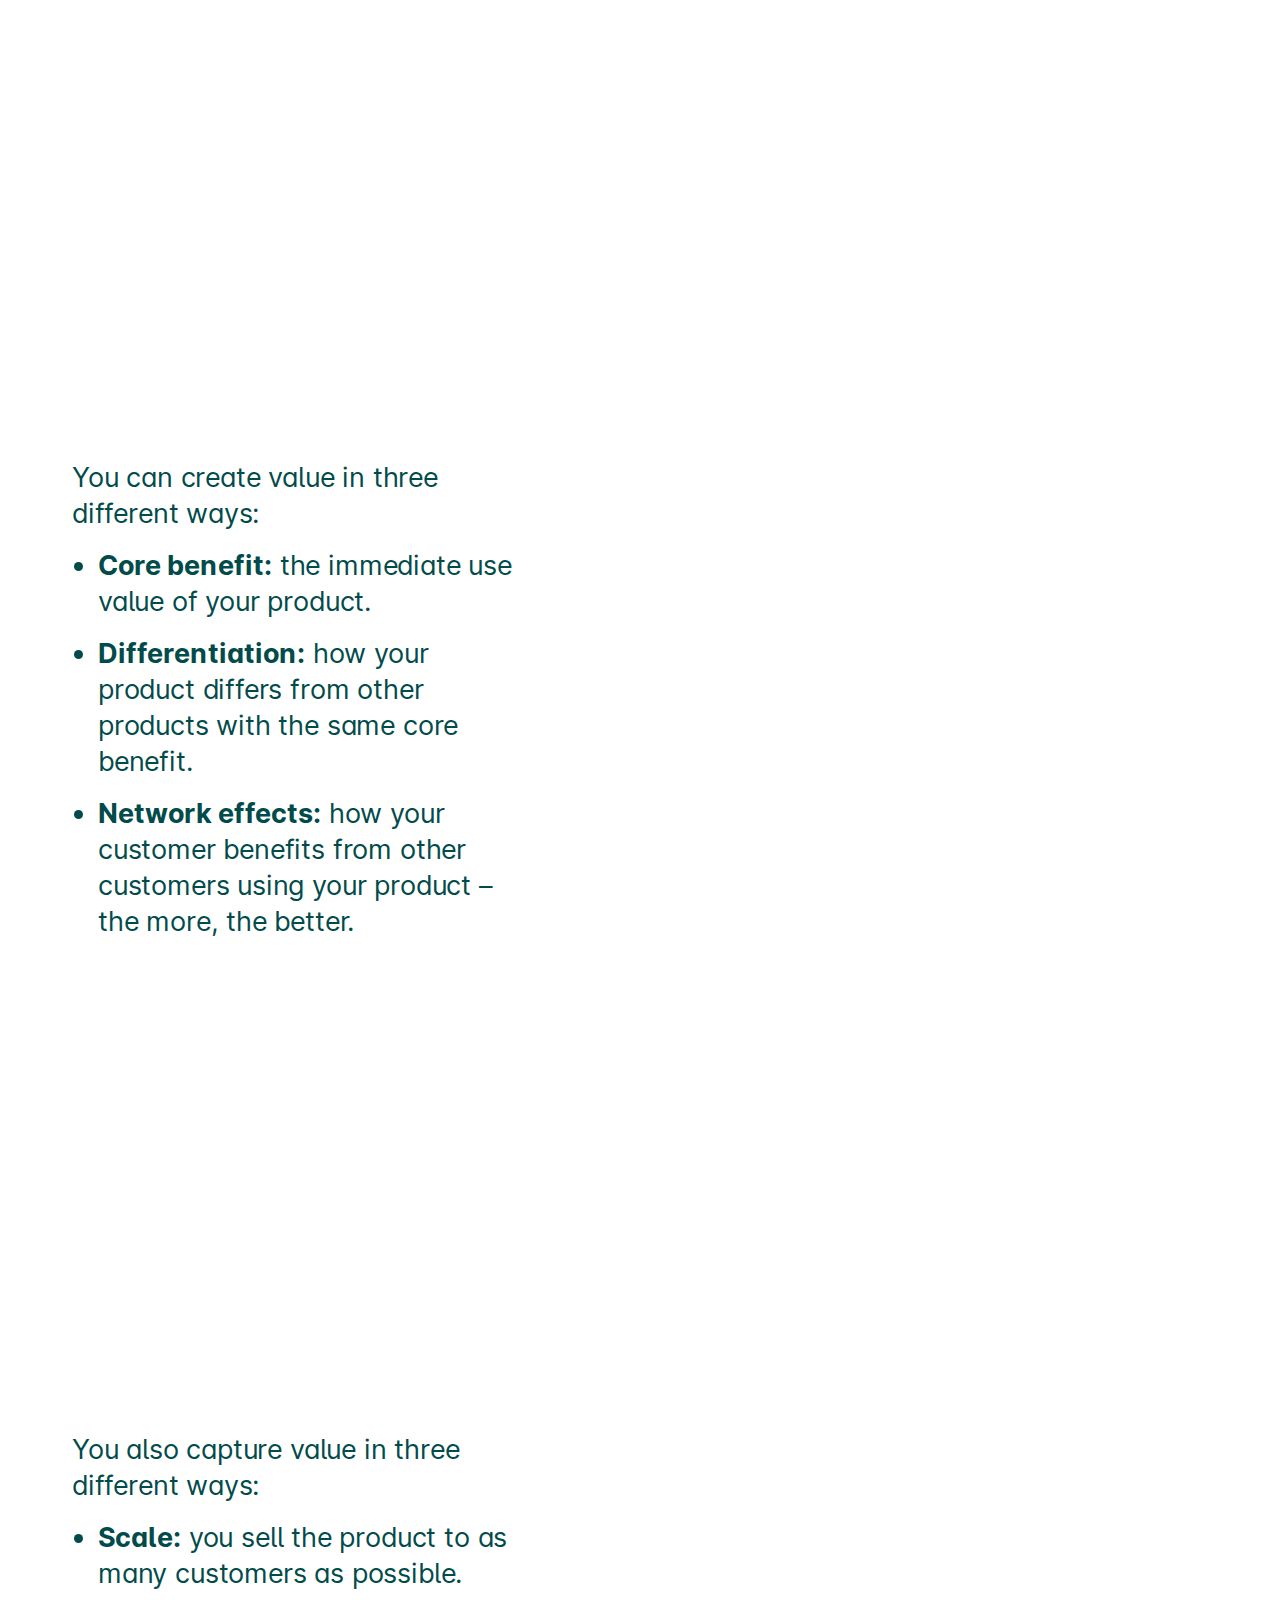
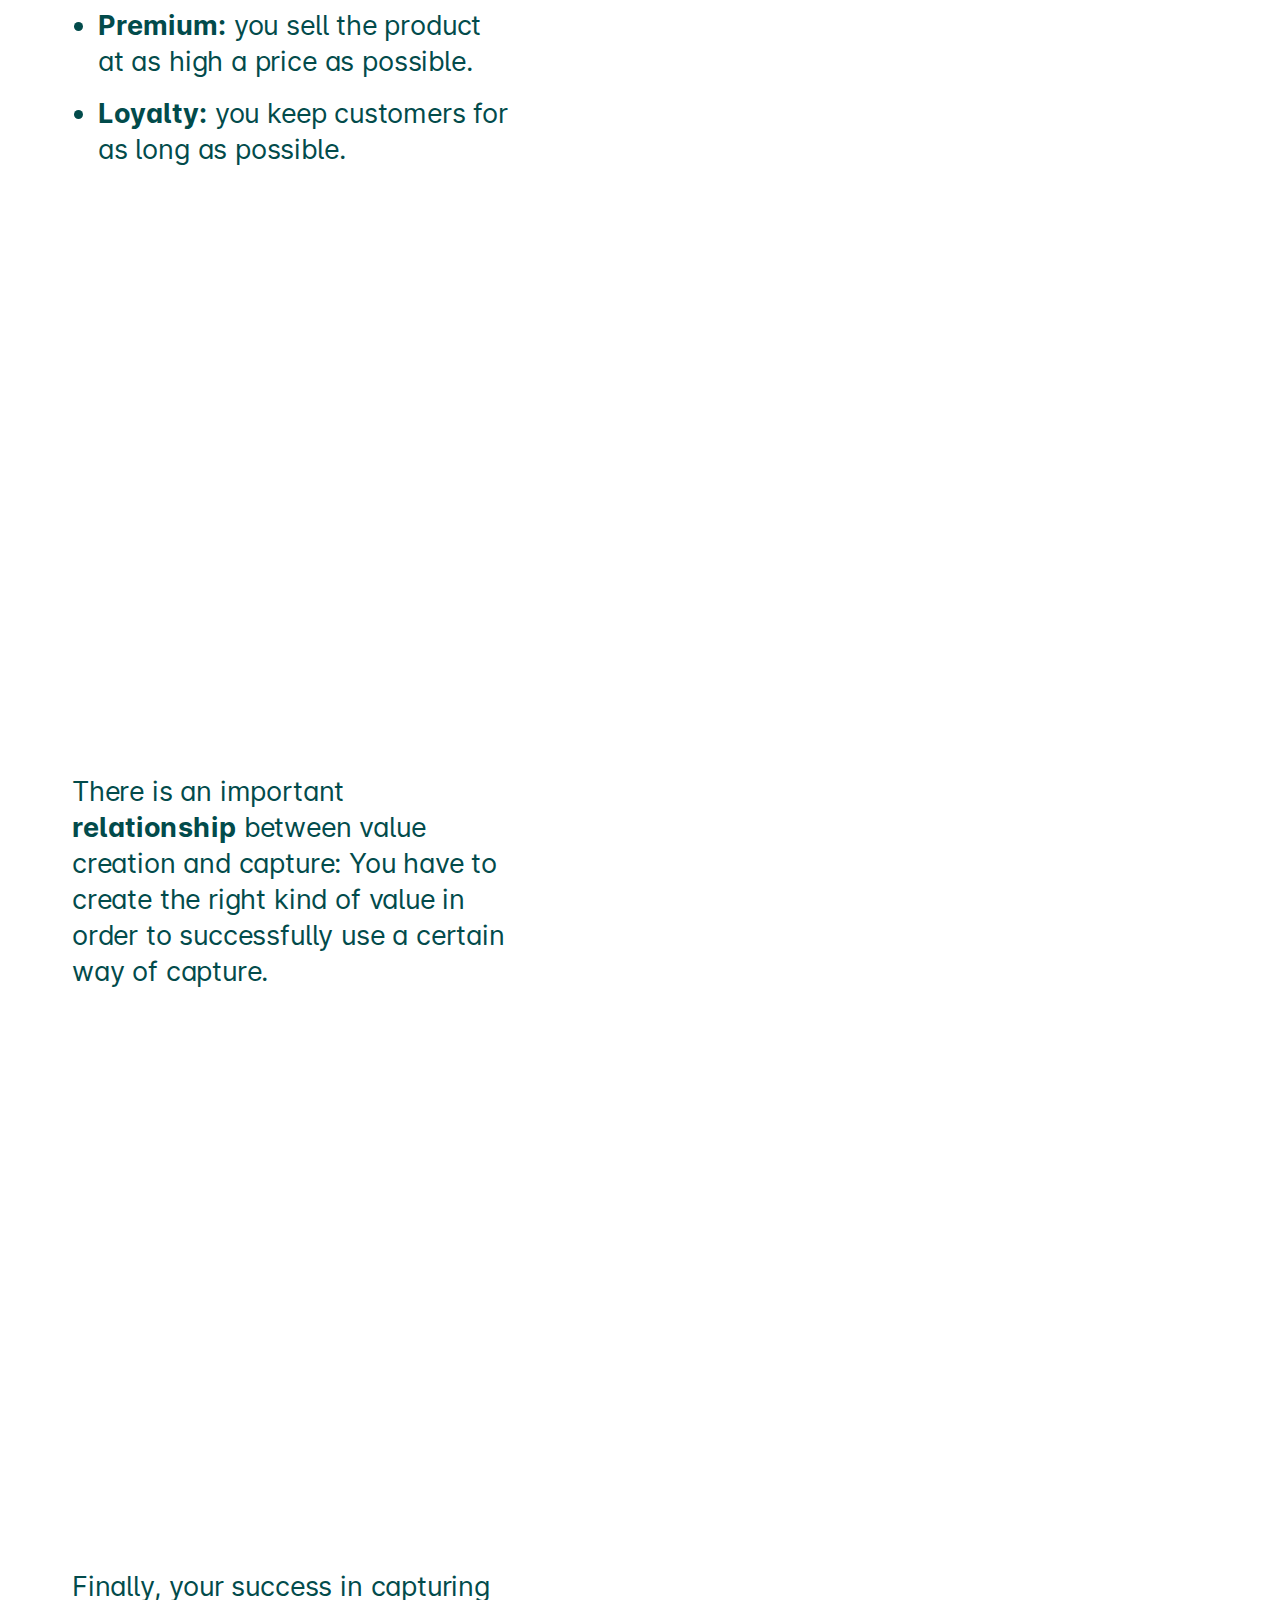
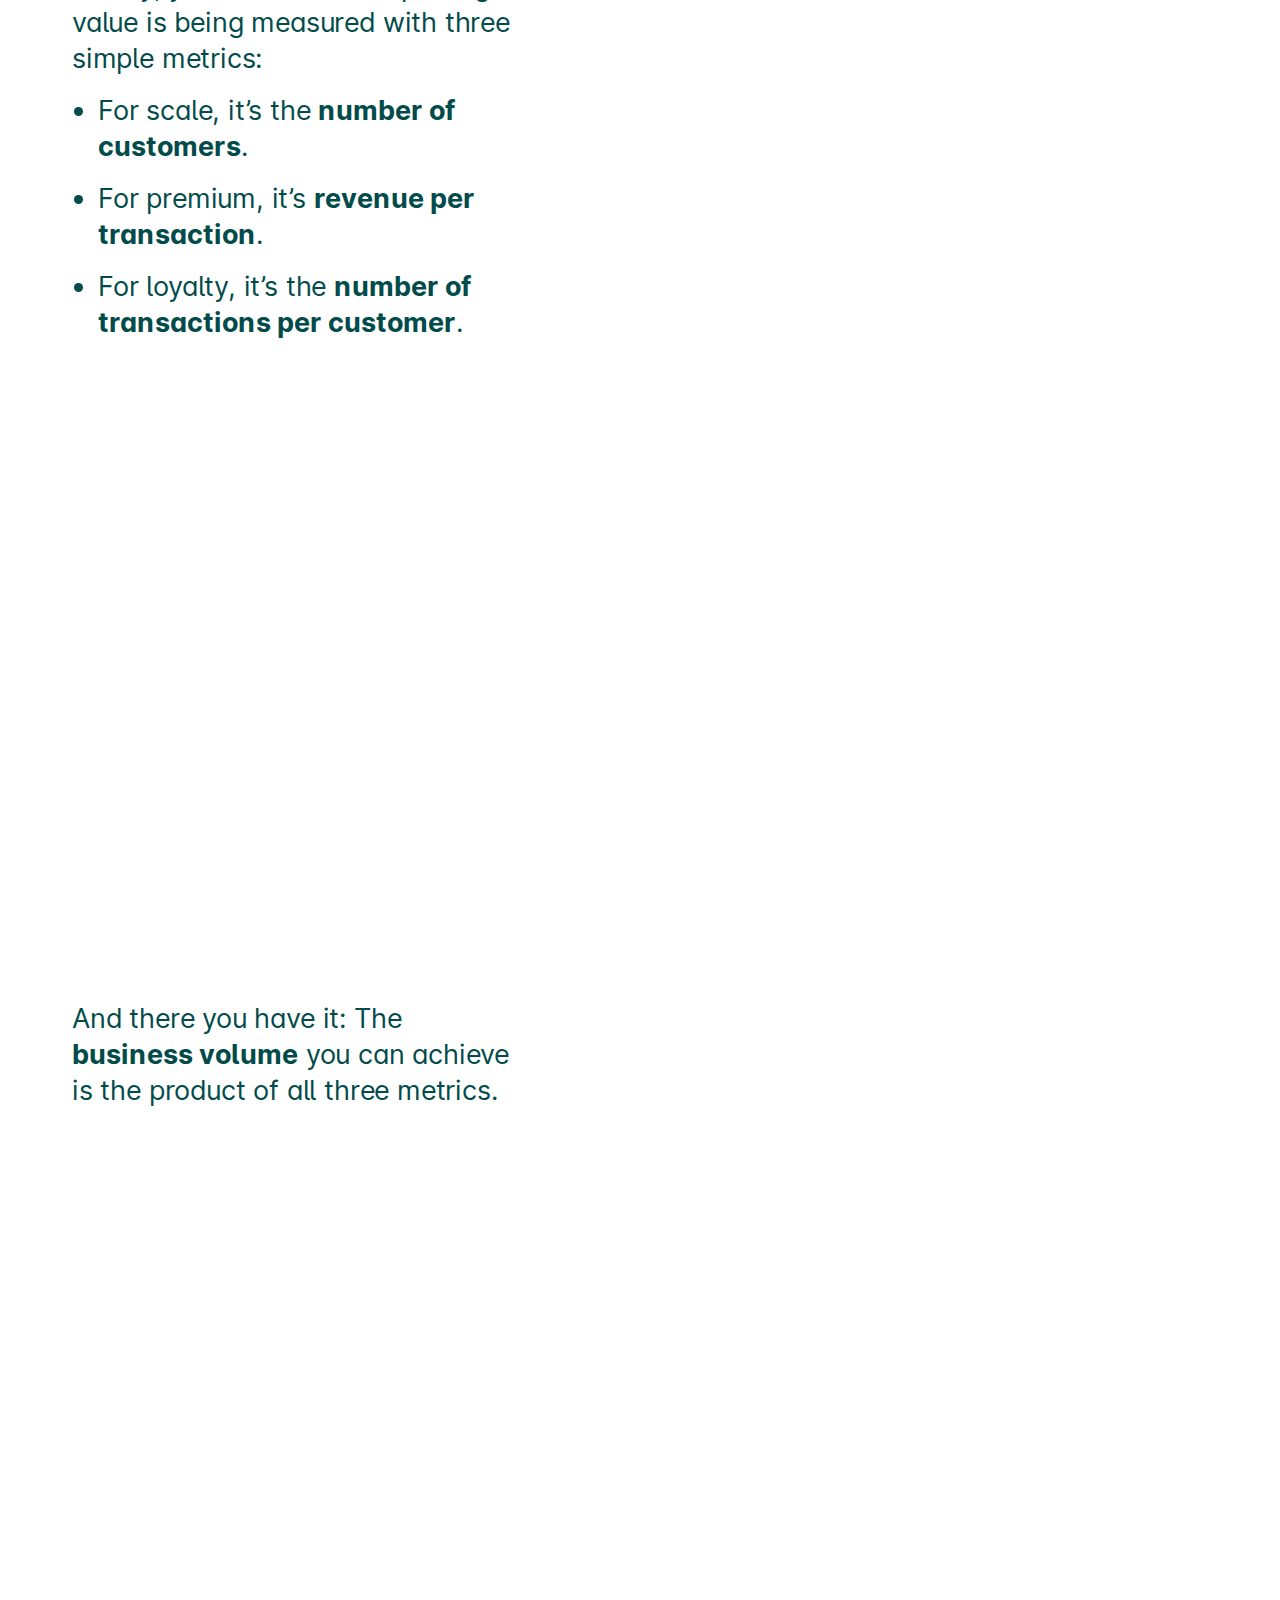
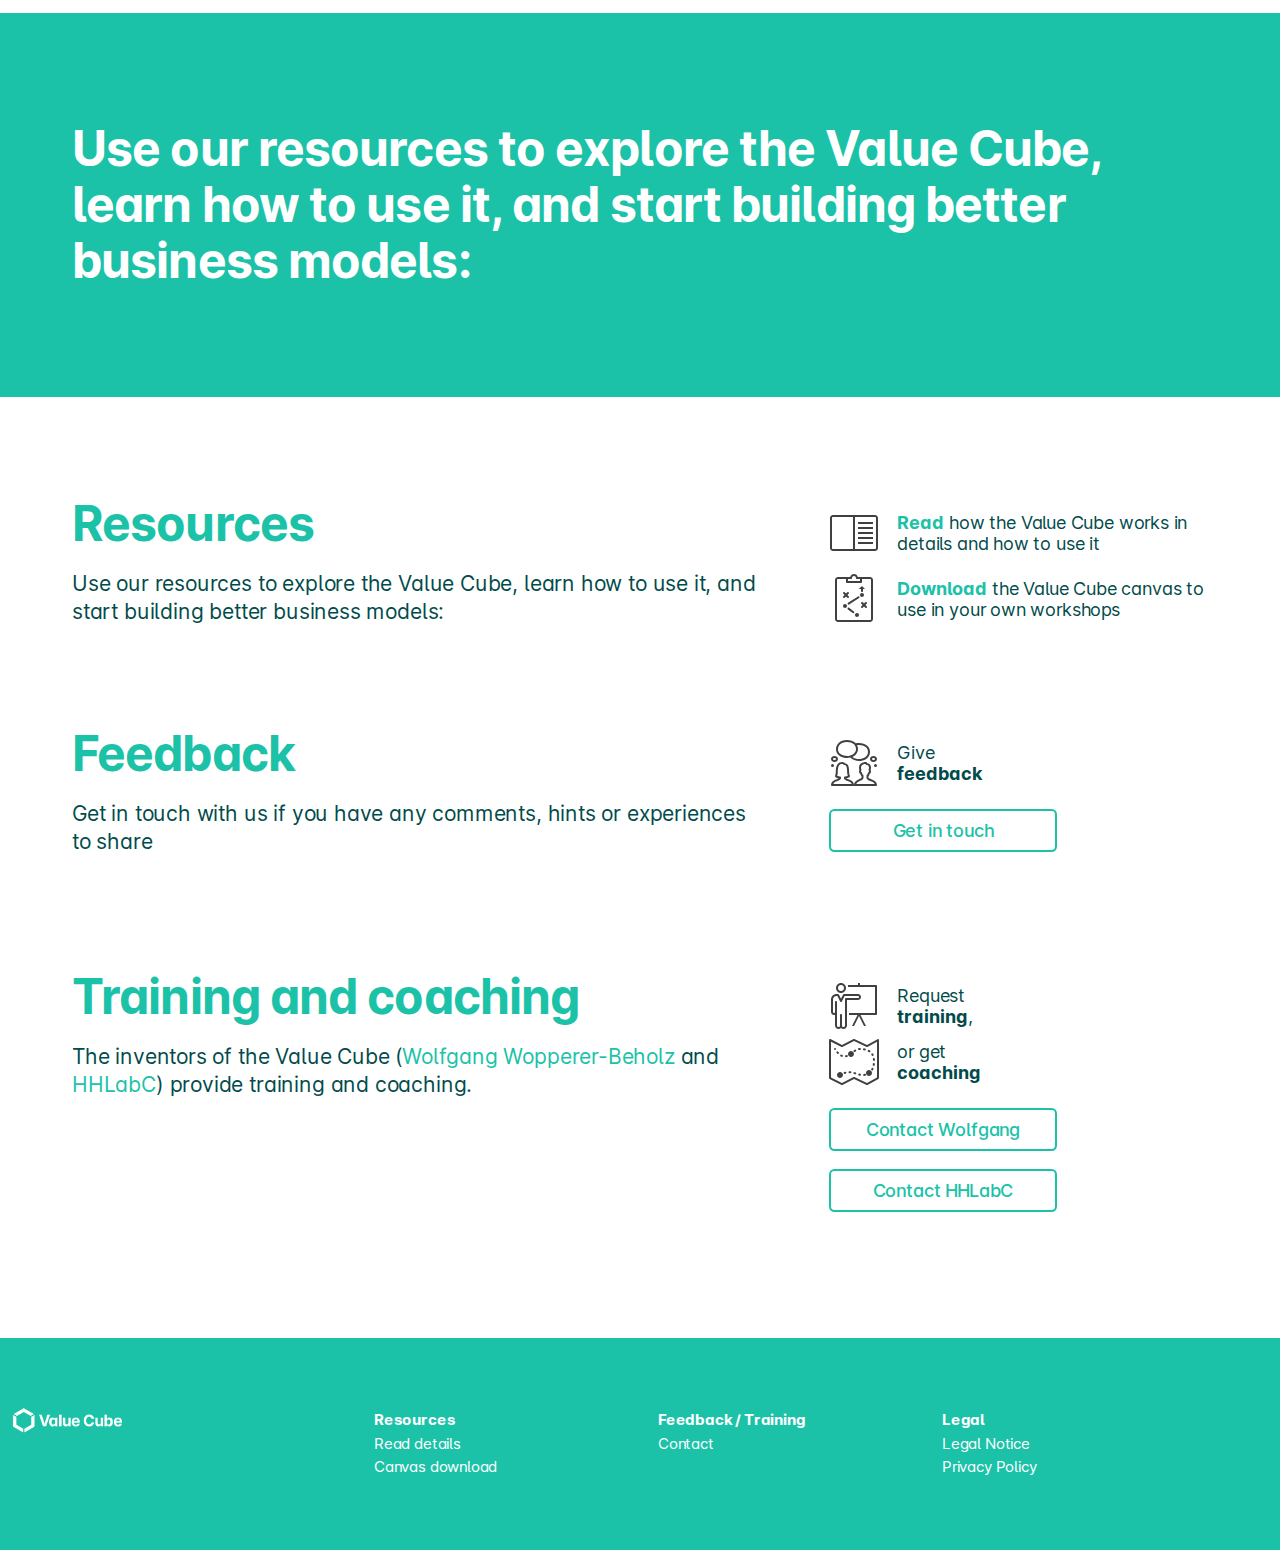
==== commit 36f5e3d7: "Change meta tags in index page" ====
--- a/index.html
+++ b/index.html
@@ -4,9 +4,7 @@
     <meta charset="utf-8">
     <meta http-equiv="X-UA-Compatible" content="ie=edge,chrome=1">
     <meta name="viewport" content="width=device-width, initial-scale=1, shrink-to-fit=no">
-    <!--
-    <base href="/">
-    -->
+
     <title>The Value Cube</title>
 
     <meta name="author" content="Wolfgang Wopperer-Beholz">
@@ -17,41 +15,15 @@
     <meta property="og:title" content="The Value Cube" />
     <!-- TODO -->
     <meta property="og:description" content="The Value Cube is a visual and conceptual framework that helps ideate, analyse, and evaluate new and existing business models." />
-    <meta property="og:image" content="media/worksheet-bg-share.jpg" />
-    <meta property="og:url" content="https://stefan-hhlab.github.io/website-test/" />
+    <meta property="og:image" content="media/Logo.png" />
+    <meta property="og:url" content="https://valuecube.org/" />
 
     <meta name="twitter:card" content="summary" />
     <meta name="twitter:title" content="The Value Cube" />
     <!-- TODO -->
     <meta name="twitter:description" content="The Value Cube is a visual and conceptual framework that helps ideate, analyse, and evaluate new and existing business models." />
-    <meta name="twitter:image" content="media/worksheet-bg-share.jpg" />
-    <meta name="twitter:url" content="https://stefan-hhlab.github.io/website-test/" />
-
-    <!-- TODO -->
-    <!--
-    <script type="application/ld+json">
-      {
-          "@context": "https://schema.org",
-          "@type": "WebSite",
-          "publisher": {
-              "@type": "Organization",
-              "name": "The Value Cube",
-              "logo": {
-                  "@type": "ImageObject",
-                  "url": "https://stefan-hhlab.github.io/website-test/favicon.ico",
-                  "width": 144,
-                  "height": 144
-              }
-          },
-          "url": "https://stefan-hhlab.github.io/website-test/",
-          "mainEntityOfPage": {
-              "@type": "WebPage",
-              "@id": "https://stefan-hhlab.github.io/website-test/"
-          },
-          "description": "The Value Cube is a visual and conceptual framework that helps ideate, analyse, and evaluate new and existing business models."
-      }
-    </script>
-    -->
+    <meta name="twitter:image" content="media/Logo.png" />
+    <meta name="twitter:url" content="https://valuecube.org/" />
 
     <link rel="apple-touch-icon" sizes="180x180" href="media/favicon/apple-touch-icon.png" />
     <link rel="icon" type="image/png" sizes="32x32" href="media/favicon/favicon-32x32.png" />
@@ -134,10 +106,6 @@
       </div>
     </section>
 
-    <!-- TODO -->
-    <!--
-    <section class="block block-hero-1" id="about" style="background-image: url('media/worksheet-bg.jpg')">
-    -->
     <section class="block block-hero-1" id="about">
       <div class="container">
         <h2>The Value Cube is a visual and conceptual framework that shows how complex business models are built from simple interacting components, and how to leverage them for successful strategies.</h2>
@@ -147,7 +115,6 @@
 <section class="block pf-animation">
   <div class="container">
     <div class="pf-animation__media">
-      <!-- TODO -->
       <img src="media/Value Creation.png" class="default-image">
 
       <img src="media/Value Creation.png" data-aos-anchor="#step-1" data-aos="fade-in" data-aos-offset="0" data-aos-anchor-placement="center-bottom">
@@ -168,17 +135,14 @@
     </div>
     <div class="pf-animation__texts">
         <div class="pf-animation__text" id="step-1">
-          <!--<h2></h2>-->
           <p>The core of a viable business model is simple: You <strong>create</strong> value for customers, for which they pay you.</p>
         </div>
 
         <div class="pf-animation__text" id="step-2">
-          <!--<h2></h2>-->
           <p>By being paid, you <strong>capture</strong> part of the value and turn it into revenue and profit.</p>
         </div>
 
         <div class="pf-animation__text" id="step-3">
-          <!--<h2></h2>-->
           <p>You can create value in three different ways:</p>
           <ul>
             <li>
@@ -194,7 +158,6 @@
         </div>
 
         <div class="pf-animation__text" id="step-7">
-          <!--<h2></h2>-->
           <p>You also capture value in three different ways:</p>
           <ul>
             <li>
@@ -214,7 +177,6 @@
         </div>
 
         <div class="pf-animation__text2 pf-animation__text2_first" id="step-11">
-          <!--<h2></h2>-->
           <p>There is an important <strong>relationship</strong> between value creation and capture: You have to create the right kind of value in order to successfully use a certain way of capture.</p>
         </div>
 
@@ -227,7 +189,6 @@
         </div>
 
         <div class="pf-animation__text" id="step-15">
-          <!--<h2></h2>-->
           <p>Finally, your success in capturing value is being measured with three simple metrics:</p>
           <ul>
             <li>
@@ -243,7 +204,6 @@
         </div>
 
         <div class="pf-animation__text" id="step-16">
-          <!--<h2></h2>-->
           <p>And there you have it: The <strong>business volume</strong> you can achieve is the product of all three metrics.</p>
         </div>
       </div>
--- a/css/styles.css
+++ b/css/styles.css
@@ -16,7 +16,6 @@
 @import "imports/block-header-1.css";
 @import "imports/block-header-2.css";
 @import "imports/block-header-3.css";
-@import "imports/block-heading.css";
 @import "imports/block-hero-1.css";
 @import "imports/block-hero-2.css";
 @import "imports/block-hero-3.css";
